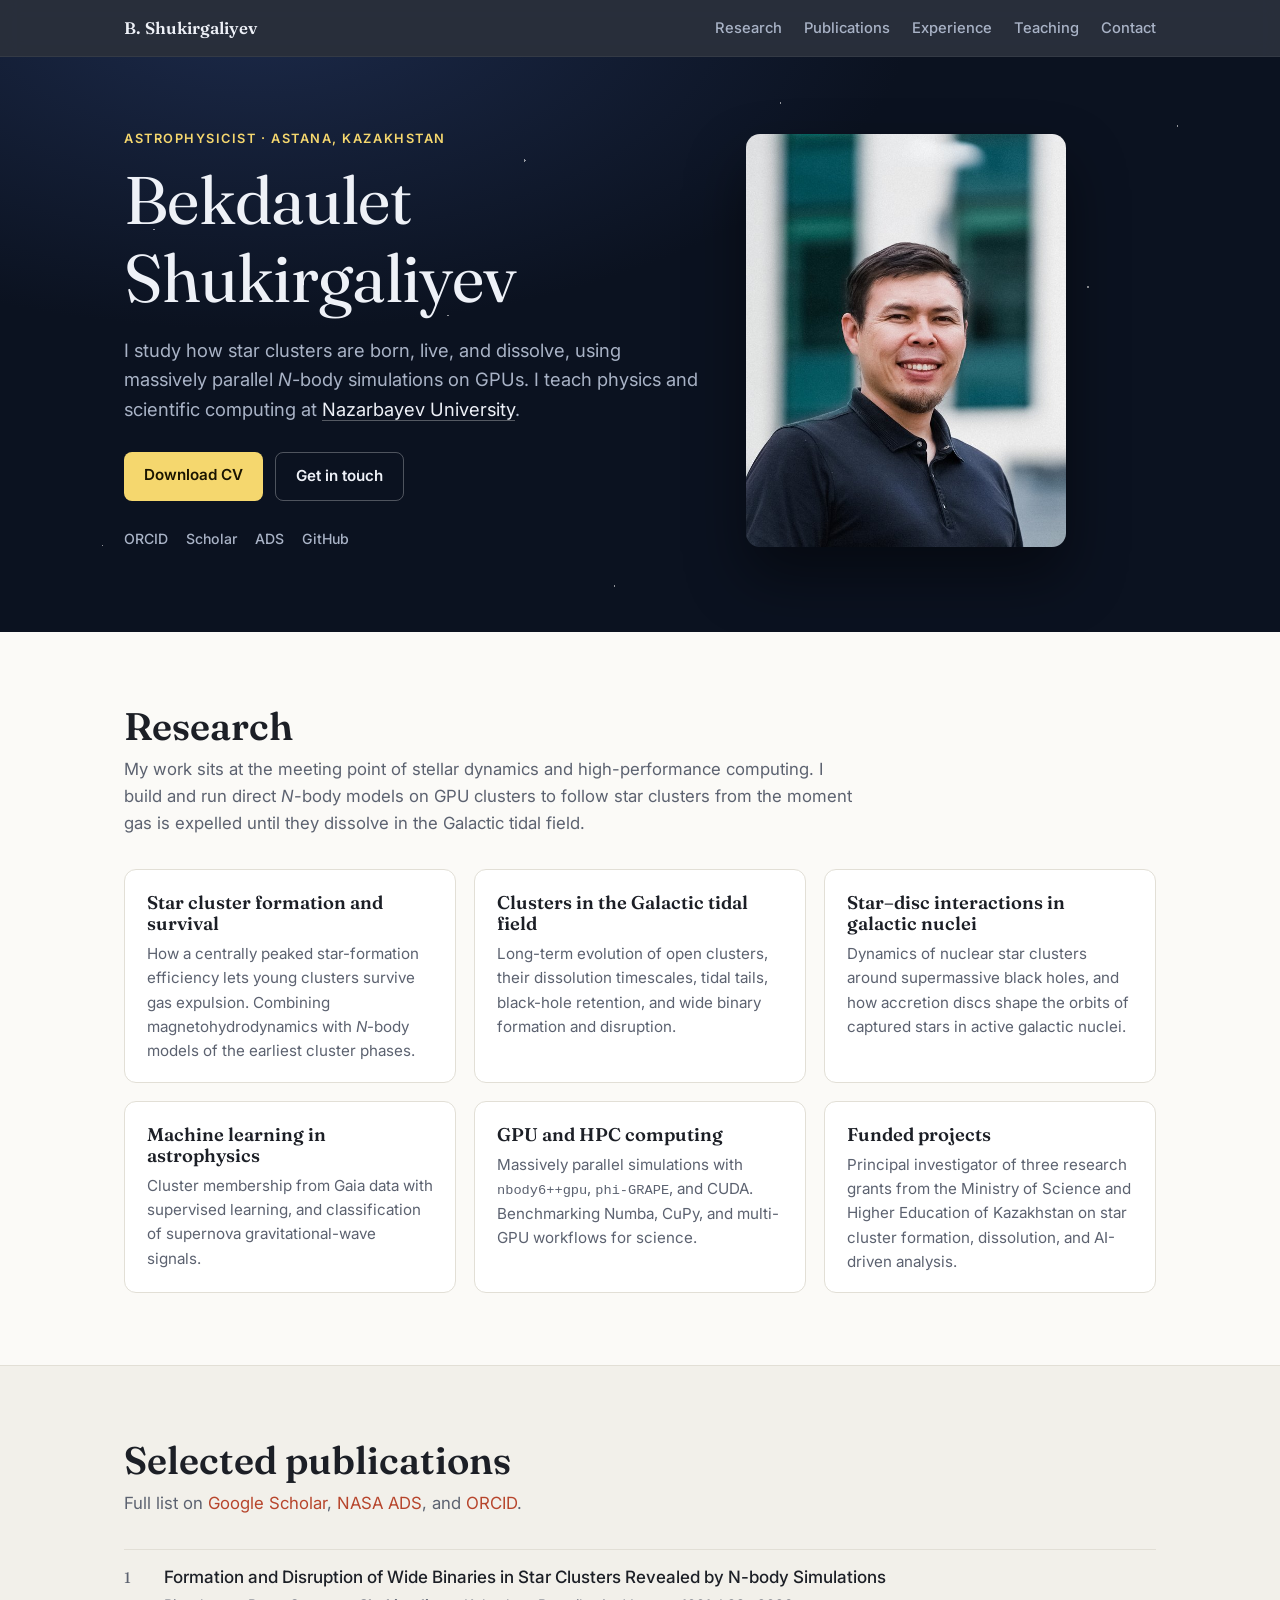
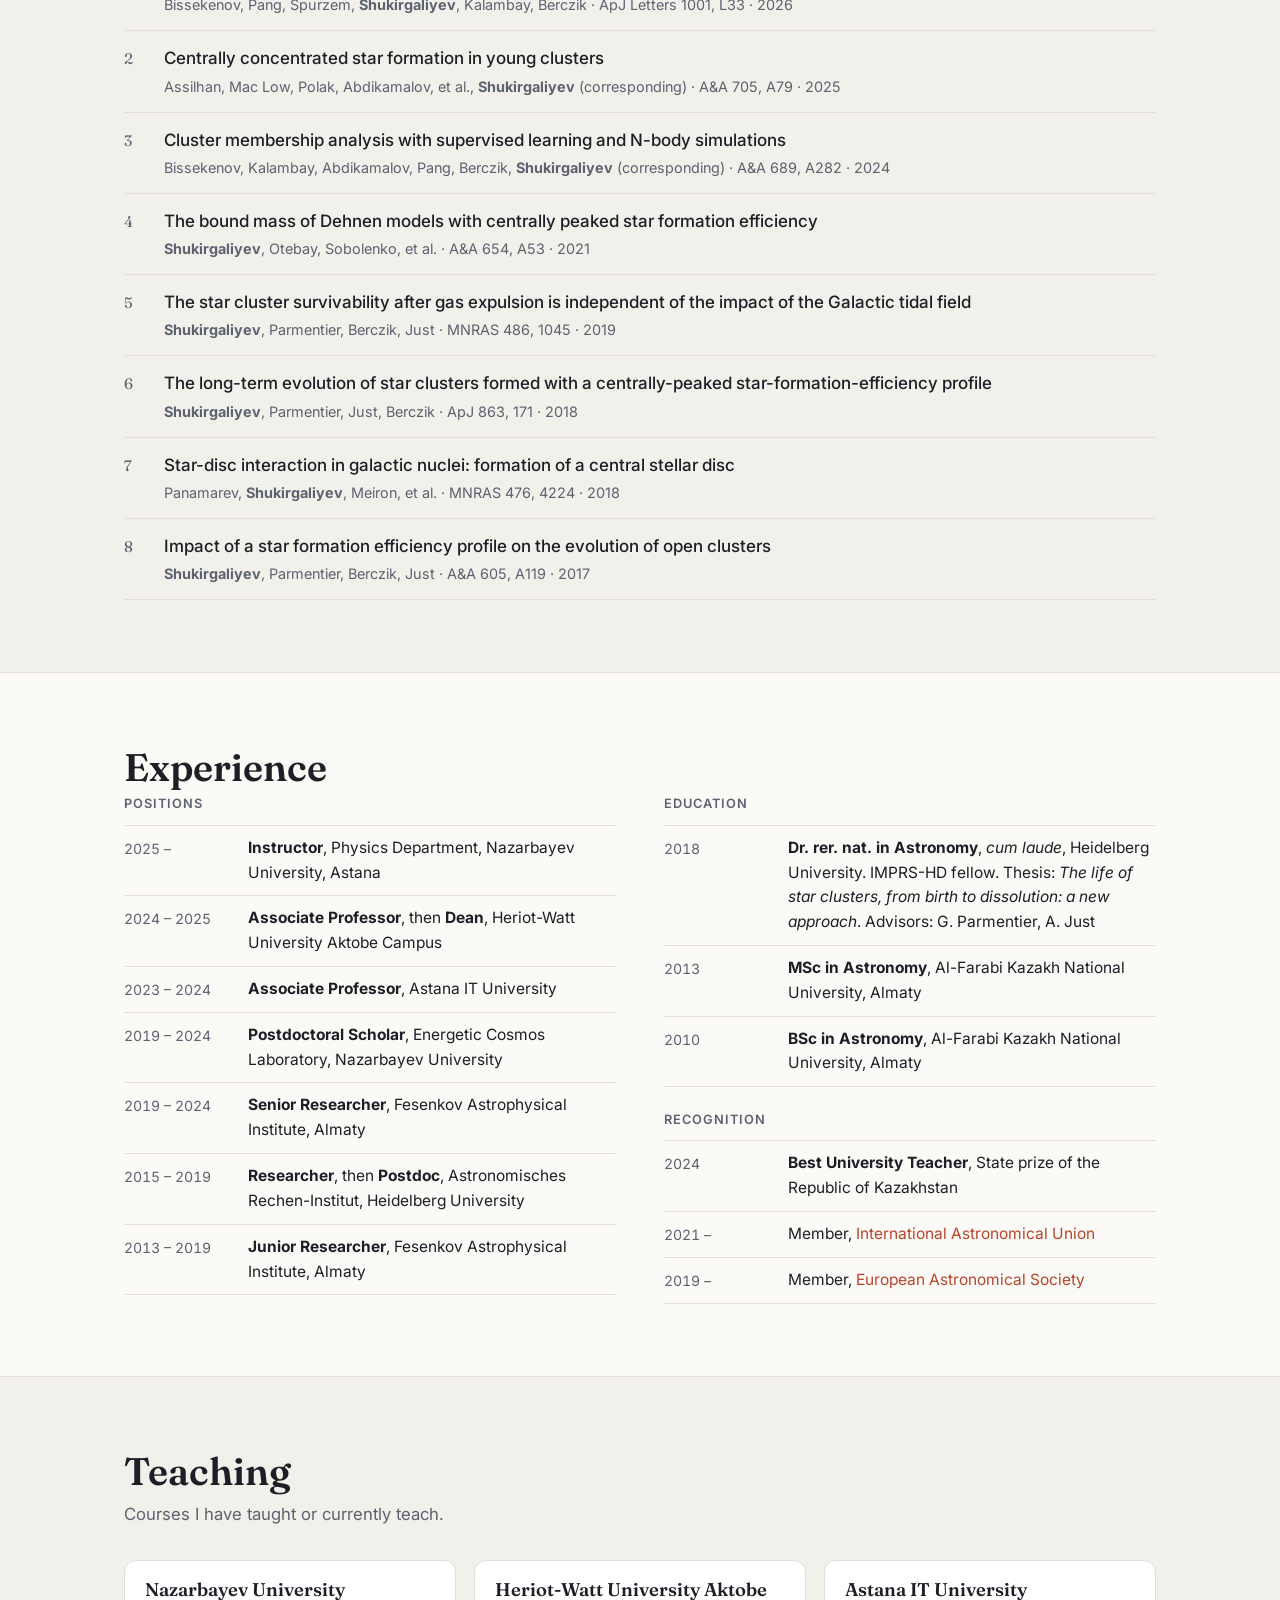
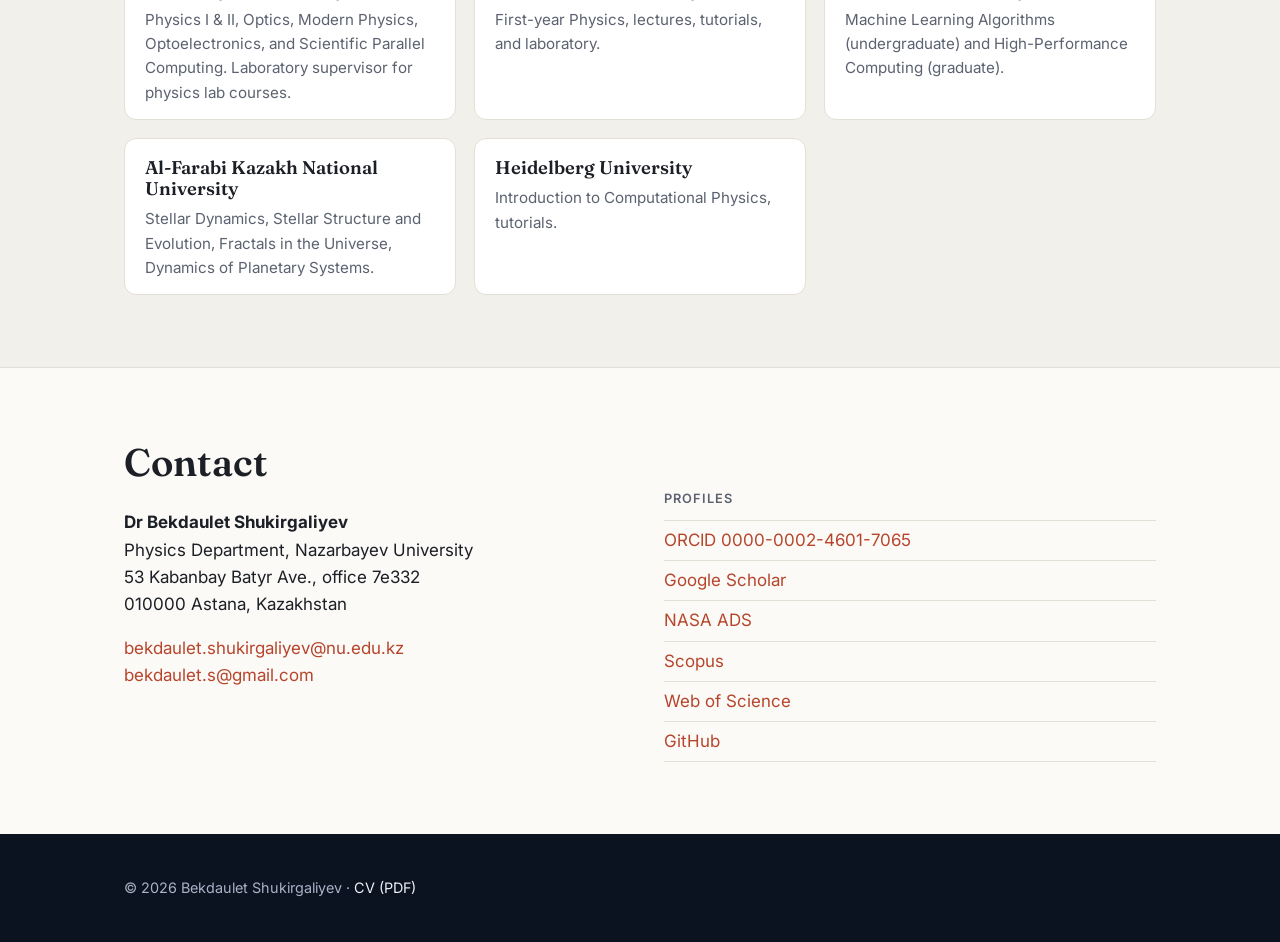
==== index.html @ 78f7bbce "Initial personal website Static single-page site for bekdaulet.kz: research, publications, experienc" ====
<!DOCTYPE html>
<html lang="en">
<head>
  <meta charset="utf-8">
  <meta name="viewport" content="width=device-width, initial-scale=1">
  <title>Bekdaulet Shukirgaliyev — Astrophysicist</title>
  <meta name="description" content="Dr Bekdaulet Shukirgaliyev, computational astrophysicist at Nazarbayev University, Astana. Star cluster formation and evolution, N-body simulations, GPU computing.">
  <meta property="og:title" content="Bekdaulet Shukirgaliyev — Astrophysicist">
  <meta property="og:description" content="Computational astrophysicist at Nazarbayev University. Star clusters, N-body simulations, GPU computing.">
  <meta property="og:image" content="https://bekdaulet.kz/assets/photo.jpg">
  <meta property="og:url" content="https://bekdaulet.kz/">
  <link rel="canonical" href="https://bekdaulet.kz/">
  <link rel="icon" href="data:image/svg+xml,%3Csvg xmlns='http://www.w3.org/2000/svg' viewBox='0 0 64 64'%3E%3Ccircle cx='32' cy='32' r='30' fill='%230b1220'/%3E%3Ccircle cx='32' cy='32' r='6' fill='%23f5d76e'/%3E%3Ccircle cx='18' cy='22' r='2' fill='white'/%3E%3Ccircle cx='46' cy='18' r='1.5' fill='white'/%3E%3Ccircle cx='48' cy='44' r='2' fill='white'/%3E%3Ccircle cx='16' cy='46' r='1.5' fill='white'/%3E%3C/svg%3E">
  <link rel="preconnect" href="https://fonts.googleapis.com">
  <link rel="preconnect" href="https://fonts.gstatic.com" crossorigin>
  <link href="https://fonts.googleapis.com/css2?family=Fraunces:opsz,wght@9..144,400;9..144,600&family=Inter:wght@400;500;600&display=swap" rel="stylesheet">
  <link rel="stylesheet" href="style.css">
  <script type="application/ld+json">
  {
    "@context": "https://schema.org",
    "@type": "Person",
    "name": "Bekdaulet Shukirgaliyev",
    "honorificPrefix": "Dr",
    "jobTitle": "Instructor, Physics Department",
    "worksFor": { "@type": "Organization", "name": "Nazarbayev University" },
    "url": "https://bekdaulet.kz/",
    "image": "https://bekdaulet.kz/assets/photo.jpg",
    "email": "mailto:bekdaulet.shukirgaliyev@nu.edu.kz",
    "sameAs": [
      "https://orcid.org/0000-0002-4601-7065",
      "https://scholar.google.com/citations?user=lLHiWosAAAAJ",
      "https://github.com/BS-astronomer",
      "https://www.scopus.com/authid/detail.uri?authorId=57163629900",
      "https://www.webofscience.com/wos/author/record/1194333"
    ]
  }
  </script>
</head>
<body>

<header class="site-header">
  <nav class="nav container">
    <a class="brand" href="#top">B. Shukirgaliyev</a>
    <ul class="nav-links">
      <li><a href="#research">Research</a></li>
      <li><a href="#publications">Publications</a></li>
      <li><a href="#experience">Experience</a></li>
      <li><a href="#teaching">Teaching</a></li>
      <li><a href="#contact">Contact</a></li>
    </ul>
  </nav>
</header>

<main id="top">

  <section class="hero">
    <div class="stars" aria-hidden="true"></div>
    <div class="container hero-inner">
      <div class="hero-text">
        <p class="eyebrow">Astrophysicist · Astana, Kazakhstan</p>
        <h1>Bekdaulet<br>Shukirgaliyev</h1>
        <p class="lead">
          I study how star clusters are born, live, and dissolve, using massively parallel
          <em>N</em>-body simulations on GPUs. I teach physics and scientific computing at
          <a href="https://nu.edu.kz">Nazarbayev University</a>.
        </p>
        <div class="hero-actions">
          <a class="btn btn-primary" href="assets/Shukirgaliyev_CV.pdf">Download CV</a>
          <a class="btn btn-ghost" href="#contact">Get in touch</a>
        </div>
        <ul class="id-links">
          <li><a href="https://orcid.org/0000-0002-4601-7065" title="ORCID">ORCID</a></li>
          <li><a href="https://scholar.google.com/citations?user=lLHiWosAAAAJ&hl=en" title="Google Scholar">Scholar</a></li>
          <li><a href="https://ui.adsabs.harvard.edu/search/q=orcid%3A0000-0002-4601-7065&sort=date%20desc" title="NASA ADS">ADS</a></li>
          <li><a href="https://github.com/BS-astronomer" title="GitHub">GitHub</a></li>
        </ul>
      </div>
      <figure class="hero-photo">
        <img src="assets/photo.jpg" alt="Portrait of Bekdaulet Shukirgaliyev" width="621" height="800">
      </figure>
    </div>
  </section>

  <section id="research" class="section">
    <div class="container">
      <h2>Research</h2>
      <p class="section-intro">
        My work sits at the meeting point of stellar dynamics and high-performance computing.
        I build and run direct <em>N</em>-body models on GPU clusters to follow star clusters
        from the moment gas is expelled until they dissolve in the Galactic tidal field.
      </p>
      <div class="grid-3">
        <article class="card">
          <h3>Star cluster formation and survival</h3>
          <p>How a centrally peaked star-formation efficiency lets young clusters survive gas expulsion. Combining magnetohydrodynamics with <em>N</em>-body models of the earliest cluster phases.</p>
        </article>
        <article class="card">
          <h3>Clusters in the Galactic tidal field</h3>
          <p>Long-term evolution of open clusters, their dissolution timescales, tidal tails, black-hole retention, and wide binary formation and disruption.</p>
        </article>
        <article class="card">
          <h3>Star–disc interactions in galactic nuclei</h3>
          <p>Dynamics of nuclear star clusters around supermassive black holes, and how accretion discs shape the orbits of captured stars in active galactic nuclei.</p>
        </article>
        <article class="card">
          <h3>Machine learning in astrophysics</h3>
          <p>Cluster membership from Gaia data with supervised learning, and classification of supernova gravitational-wave signals.</p>
        </article>
        <article class="card">
          <h3>GPU and HPC computing</h3>
          <p>Massively parallel simulations with <code>nbody6++gpu</code>, <code>phi-GRAPE</code>, and CUDA. Benchmarking Numba, CuPy, and multi-GPU workflows for science.</p>
        </article>
        <article class="card">
          <h3>Funded projects</h3>
          <p>Principal investigator of three research grants from the Ministry of Science and Higher Education of Kazakhstan on star cluster formation, dissolution, and AI-driven analysis.</p>
        </article>
      </div>
    </div>
  </section>

  <section id="publications" class="section section-alt">
    <div class="container">
      <h2>Selected publications</h2>
      <p class="section-intro">
        Full list on
        <a href="https://scholar.google.com/citations?user=lLHiWosAAAAJ&hl=en">Google Scholar</a>,
        <a href="https://ui.adsabs.harvard.edu/search/q=orcid%3A0000-0002-4601-7065&sort=date%20desc">NASA ADS</a>, and
        <a href="https://orcid.org/0000-0002-4601-7065">ORCID</a>.
      </p>
      <ol class="pubs">
        <li>
          <span class="pub-title"><a href="https://doi.org/10.3847/2041-8213/ae5819">Formation and Disruption of Wide Binaries in Star Clusters Revealed by N-body Simulations</a></span>
          <span class="pub-meta">Bissekenov, Pang, Spurzem, <strong>Shukirgaliyev</strong>, Kalambay, Berczik · ApJ Letters 1001, L33 · 2026</span>
        </li>
        <li>
          <span class="pub-title"><a href="https://doi.org/10.1051/0004-6361/202556268">Centrally concentrated star formation in young clusters</a></span>
          <span class="pub-meta">Assilhan, Mac Low, Polak, Abdikamalov, et al., <strong>Shukirgaliyev</strong> (corresponding) · A&amp;A 705, A79 · 2025</span>
        </li>
        <li>
          <span class="pub-title"><a href="https://doi.org/10.1051/0004-6361/202449791">Cluster membership analysis with supervised learning and N-body simulations</a></span>
          <span class="pub-meta">Bissekenov, Kalambay, Abdikamalov, Pang, Berczik, <strong>Shukirgaliyev</strong> (corresponding) · A&amp;A 689, A282 · 2024</span>
        </li>
        <li>
          <span class="pub-title"><a href="https://doi.org/10.1051/0004-6361/202141299">The bound mass of Dehnen models with centrally peaked star formation efficiency</a></span>
          <span class="pub-meta"><strong>Shukirgaliyev</strong>, Otebay, Sobolenko, et al. · A&amp;A 654, A53 · 2021</span>
        </li>
        <li>
          <span class="pub-title"><a href="https://doi.org/10.1093/mnras/stz876">The star cluster survivability after gas expulsion is independent of the impact of the Galactic tidal field</a></span>
          <span class="pub-meta"><strong>Shukirgaliyev</strong>, Parmentier, Berczik, Just · MNRAS 486, 1045 · 2019</span>
        </li>
        <li>
          <span class="pub-title"><a href="https://doi.org/10.3847/1538-4357/aad3bf">The long-term evolution of star clusters formed with a centrally-peaked star-formation-efficiency profile</a></span>
          <span class="pub-meta"><strong>Shukirgaliyev</strong>, Parmentier, Just, Berczik · ApJ 863, 171 · 2018</span>
        </li>
        <li>
          <span class="pub-title"><a href="https://doi.org/10.1093/mnras/sty459">Star-disc interaction in galactic nuclei: formation of a central stellar disc</a></span>
          <span class="pub-meta">Panamarev, <strong>Shukirgaliyev</strong>, Meiron, et al. · MNRAS 476, 4224 · 2018</span>
        </li>
        <li>
          <span class="pub-title"><a href="https://doi.org/10.1051/0004-6361/201730607">Impact of a star formation efficiency profile on the evolution of open clusters</a></span>
          <span class="pub-meta"><strong>Shukirgaliyev</strong>, Parmentier, Berczik, Just · A&amp;A 605, A119 · 2017</span>
        </li>
      </ol>
    </div>
  </section>

  <section id="experience" class="section">
    <div class="container">
      <h2>Experience</h2>
      <div class="two-col">
        <div>
          <h3 class="sub">Positions</h3>
          <ul class="timeline">
            <li><span class="when">2025 –</span><span class="what"><strong>Instructor</strong>, Physics Department, Nazarbayev University, Astana</span></li>
            <li><span class="when">2024 – 2025</span><span class="what"><strong>Associate Professor</strong>, then <strong>Dean</strong>, Heriot-Watt University Aktobe Campus</span></li>
            <li><span class="when">2023 – 2024</span><span class="what"><strong>Associate Professor</strong>, Astana IT University</span></li>
            <li><span class="when">2019 – 2024</span><span class="what"><strong>Postdoctoral Scholar</strong>, Energetic Cosmos Laboratory, Nazarbayev University</span></li>
            <li><span class="when">2019 – 2024</span><span class="what"><strong>Senior Researcher</strong>, Fesenkov Astrophysical Institute, Almaty</span></li>
            <li><span class="when">2015 – 2019</span><span class="what"><strong>Researcher</strong>, then <strong>Postdoc</strong>, Astronomisches Rechen-Institut, Heidelberg University</span></li>
            <li><span class="when">2013 – 2019</span><span class="what"><strong>Junior Researcher</strong>, Fesenkov Astrophysical Institute, Almaty</span></li>
          </ul>
        </div>
        <div>
          <h3 class="sub">Education</h3>
          <ul class="timeline">
            <li><span class="when">2018</span><span class="what"><strong>Dr. rer. nat. in Astronomy</strong>, <em>cum laude</em>, Heidelberg University. IMPRS-HD fellow. Thesis: <em>The life of star clusters, from birth to dissolution: a new approach</em>. Advisors: G. Parmentier, A. Just</span></li>
            <li><span class="when">2013</span><span class="what"><strong>MSc in Astronomy</strong>, Al-Farabi Kazakh National University, Almaty</span></li>
            <li><span class="when">2010</span><span class="what"><strong>BSc in Astronomy</strong>, Al-Farabi Kazakh National University, Almaty</span></li>
          </ul>
          <h3 class="sub">Recognition</h3>
          <ul class="timeline">
            <li><span class="when">2024</span><span class="what"><strong>Best University Teacher</strong>, State prize of the Republic of Kazakhstan</span></li>
            <li><span class="when">2021 –</span><span class="what">Member, <a href="https://www.iau.org/">International Astronomical Union</a></span></li>
            <li><span class="when">2019 –</span><span class="what">Member, <a href="https://eas.unige.ch">European Astronomical Society</a></span></li>
          </ul>
        </div>
      </div>
    </div>
  </section>

  <section id="teaching" class="section section-alt">
    <div class="container">
      <h2>Teaching</h2>
      <p class="section-intro">Courses I have taught or currently teach.</p>
      <div class="grid-3">
        <article class="card card-compact">
          <h3>Nazarbayev University</h3>
          <p>Physics I &amp; II, Optics, Modern Physics, Optoelectronics, and Scientific Parallel Computing. Laboratory supervisor for physics lab courses.</p>
        </article>
        <article class="card card-compact">
          <h3>Heriot-Watt University Aktobe</h3>
          <p>First-year Physics, lectures, tutorials, and laboratory.</p>
        </article>
        <article class="card card-compact">
          <h3>Astana IT University</h3>
          <p>Machine Learning Algorithms (undergraduate) and High-Performance Computing (graduate).</p>
        </article>
        <article class="card card-compact">
          <h3>Al-Farabi Kazakh National University</h3>
          <p>Stellar Dynamics, Stellar Structure and Evolution, Fractals in the Universe, Dynamics of Planetary Systems.</p>
        </article>
        <article class="card card-compact">
          <h3>Heidelberg University</h3>
          <p>Introduction to Computational Physics, tutorials.</p>
        </article>
      </div>
    </div>
  </section>

  <section id="contact" class="section">
    <div class="container">
      <h2>Contact</h2>
      <div class="two-col">
        <div>
          <p>
            <strong>Dr Bekdaulet Shukirgaliyev</strong><br>
            Physics Department, Nazarbayev University<br>
            53 Kabanbay Batyr Ave., office 7e332<br>
            010000 Astana, Kazakhstan
          </p>
          <p>
            <a href="mailto:bekdaulet.shukirgaliyev@nu.edu.kz">bekdaulet.shukirgaliyev@nu.edu.kz</a><br>
            <a href="mailto:bekdaulet.s@gmail.com">bekdaulet.s@gmail.com</a>
          </p>
        </div>
        <div>
          <h3 class="sub">Profiles</h3>
          <ul class="profile-list">
            <li><a href="https://orcid.org/0000-0002-4601-7065">ORCID 0000-0002-4601-7065</a></li>
            <li><a href="https://scholar.google.com/citations?user=lLHiWosAAAAJ&hl=en">Google Scholar</a></li>
            <li><a href="https://ui.adsabs.harvard.edu/search/q=orcid%3A0000-0002-4601-7065&sort=date%20desc">NASA ADS</a></li>
            <li><a href="https://www.scopus.com/authid/detail.uri?authorId=57163629900">Scopus</a></li>
            <li><a href="https://www.webofscience.com/wos/author/record/1194333">Web of Science</a></li>
            <li><a href="https://github.com/BS-astronomer">GitHub</a></li>
          </ul>
        </div>
      </div>
    </div>
  </section>

</main>

<footer class="site-footer">
  <div class="container">
    <p>© <span id="year">2026</span> Bekdaulet Shukirgaliyev · <a href="assets/Shukirgaliyev_CV.pdf">CV (PDF)</a></p>
  </div>
</footer>

<script>document.getElementById('year').textContent = new Date().getFullYear();</script>
</body>
</html>
---- style.css ----
:root {
  --bg: #fbfaf7;
  --bg-alt: #f2f0ea;
  --surface: #ffffff;
  --text: #1c1f26;
  --muted: #5c6270;
  --line: #e2dfd6;
  --accent: #b7452c;
  --accent-soft: #f3ddd4;
  --space-bg: #0b1220;
  --space-text: #eef1f7;
  --space-muted: #a9b3c6;
  --gold: #f5d76e;
  --serif: "Fraunces", Georgia, "Times New Roman", serif;
  --sans: "Inter", -apple-system, BlinkMacSystemFont, "Segoe UI", Roboto, sans-serif;
  --maxw: 1080px;
}

@media (prefers-color-scheme: dark) {
  :root {
    --bg: #101521;
    --bg-alt: #0c111b;
    --surface: #161c2a;
    --text: #e8ebf2;
    --muted: #a3acbe;
    --line: #262e40;
    --accent: #f0a48b;
    --accent-soft: #3a2420;
  }
}

* { box-sizing: border-box; }
html { scroll-behavior: smooth; }
body {
  margin: 0;
  font-family: var(--sans);
  font-size: 17px;
  line-height: 1.6;
  color: var(--text);
  background: var(--bg);
  -webkit-font-smoothing: antialiased;
}
a { color: var(--accent); text-decoration: none; }
a:hover { text-decoration: underline; text-underline-offset: 3px; }
img { max-width: 100%; height: auto; display: block; }
code { font-family: ui-monospace, SFMono-Regular, Menlo, monospace; font-size: 0.9em; }

.container { max-width: var(--maxw); margin: 0 auto; padding: 0 24px; }

h1, h2, h3 { font-family: var(--serif); font-weight: 600; line-height: 1.15; margin: 0; }
h2 { font-size: clamp(1.8rem, 3vw, 2.4rem); margin-bottom: 0.5rem; }
h3 { font-size: 1.15rem; }
.sub { margin: 1.6rem 0 0.8rem; color: var(--muted); font-family: var(--sans); font-size: 0.8rem; font-weight: 600; letter-spacing: 0.08em; text-transform: uppercase; }
.sub:first-child { margin-top: 0; }

/* Header */
.site-header {
  position: sticky; top: 0; z-index: 10;
  background: color-mix(in srgb, var(--space-bg) 88%, transparent);
  backdrop-filter: blur(10px);
  border-bottom: 1px solid rgba(255,255,255,0.06);
}
.nav { display: flex; align-items: center; justify-content: space-between; height: 56px; }
.brand { font-family: var(--serif); font-weight: 600; color: var(--space-text); font-size: 1.05rem; }
.nav-links { list-style: none; display: flex; gap: 22px; margin: 0; padding: 0; }
.nav-links a { color: var(--space-muted); font-size: 0.92rem; font-weight: 500; }
.nav-links a:hover { color: var(--space-text); text-decoration: none; }

/* Hero */
.hero {
  position: relative; overflow: hidden;
  background: radial-gradient(1200px 600px at 20% -10%, #1c2a4a 0%, var(--space-bg) 55%);
  color: var(--space-text);
  padding: 72px 0 80px;
}
.stars {
  position: absolute; inset: 0; pointer-events: none;
  background-image:
    radial-gradient(1.5px 1.5px at 12% 30%, #fff 60%, transparent 61%),
    radial-gradient(1px 1px at 28% 72%, #fff 60%, transparent 61%),
    radial-gradient(2px 2px at 41% 18%, #fff 60%, transparent 61%),
    radial-gradient(1px 1px at 55% 60%, #fff 60%, transparent 61%),
    radial-gradient(1.5px 1.5px at 66% 24%, #fff 60%, transparent 61%),
    radial-gradient(1px 1px at 74% 82%, #fff 60%, transparent 61%),
    radial-gradient(2px 2px at 85% 40%, #fff 60%, transparent 61%),
    radial-gradient(1px 1px at 92% 12%, #fff 60%, transparent 61%),
    radial-gradient(1px 1px at 8% 85%, #fff 60%, transparent 61%),
    radial-gradient(1.5px 1.5px at 48% 92%, #fff 60%, transparent 61%),
    radial-gradient(1px 1px at 35% 45%, #fff 60%, transparent 61%),
    radial-gradient(1px 1px at 61% 8%, #fff 60%, transparent 61%),
    radial-gradient(1px 1px at 80% 64%, #fff 60%, transparent 61%),
    radial-gradient(1.5px 1.5px at 20% 55%, #fff 60%, transparent 61%),
    radial-gradient(1px 1px at 95% 88%, #fff 60%, transparent 61%);
  opacity: 0.55;
}
.hero-inner {
  position: relative;
  display: grid; grid-template-columns: 1.4fr 1fr; gap: 48px; align-items: center;
}
.eyebrow {
  margin: 0 0 12px; color: var(--gold);
  font-size: 0.8rem; font-weight: 600; letter-spacing: 0.12em; text-transform: uppercase;
}
.hero h1 { font-size: clamp(2.6rem, 6vw, 4.2rem); font-weight: 400; letter-spacing: -0.01em; }
.lead { font-size: 1.15rem; color: var(--space-muted); max-width: 34em; margin: 20px 0 28px; }
.lead a { color: var(--space-text); border-bottom: 1px solid rgba(255,255,255,0.3); }
.lead a:hover { text-decoration: none; border-color: var(--gold); }
.hero-actions { display: flex; flex-wrap: wrap; gap: 12px; margin-bottom: 24px; }
.btn {
  display: inline-block; padding: 11px 20px; border-radius: 8px;
  font-weight: 600; font-size: 0.95rem; transition: transform 0.15s, background 0.15s;
}
.btn:hover { text-decoration: none; transform: translateY(-1px); }
.btn-primary { background: var(--gold); color: #1a1400; }
.btn-primary:hover { background: #ffe38a; }
.btn-ghost { color: var(--space-text); border: 1px solid rgba(255,255,255,0.28); }
.btn-ghost:hover { border-color: rgba(255,255,255,0.6); }
.id-links { list-style: none; display: flex; flex-wrap: wrap; gap: 6px 18px; margin: 0; padding: 0; }
.id-links a { color: var(--space-muted); font-size: 0.88rem; font-weight: 500; }
.id-links a:hover { color: var(--gold); text-decoration: none; }
.hero-photo { margin: 0; justify-self: end; }
.hero-photo img {
  width: min(320px, 100%); border-radius: 14px;
  box-shadow: 0 30px 60px rgba(0,0,0,0.45);
}

/* Sections */
.section { padding: 72px 0; }
.section-alt { background: var(--bg-alt); border-top: 1px solid var(--line); border-bottom: 1px solid var(--line); }
.section-intro { color: var(--muted); max-width: 44em; margin: 0 0 32px; font-size: 1.05rem; }

.grid-3 { display: grid; grid-template-columns: repeat(3, 1fr); gap: 18px; }
.card {
  background: var(--surface); border: 1px solid var(--line); border-radius: 12px;
  padding: 22px 22px 18px;
}
.card h3 { margin-bottom: 8px; }
.card p { margin: 0; color: var(--muted); font-size: 0.95rem; }
.card-compact { padding: 18px 20px 14px; }

.two-col { display: grid; grid-template-columns: 1fr 1fr; gap: 48px; }

/* Publications */
.pubs { list-style: none; margin: 0; padding: 0; counter-reset: pub; }
.pubs li {
  position: relative; padding: 14px 0 14px 40px; border-top: 1px solid var(--line);
  counter-increment: pub;
}
.pubs li:last-child { border-bottom: 1px solid var(--line); }
.pubs li::before {
  content: counter(pub); position: absolute; left: 0; top: 16px;
  font-family: var(--serif); color: var(--muted); font-size: 0.95rem;
}
.pub-title { display: block; font-weight: 500; }
.pub-title a { color: var(--text); }
.pub-title a:hover { color: var(--accent); }
.pub-meta { display: block; color: var(--muted); font-size: 0.9rem; margin-top: 2px; }

/* Timeline */
.timeline { list-style: none; margin: 0; padding: 0; }
.timeline li {
  display: grid; grid-template-columns: 110px 1fr; gap: 14px;
  padding: 10px 0; border-top: 1px solid var(--line);
}
.timeline li:last-child { border-bottom: 1px solid var(--line); }
.when { color: var(--muted); font-size: 0.88rem; font-variant-numeric: tabular-nums; padding-top: 2px; }
.what { font-size: 0.97rem; }

.profile-list { list-style: none; margin: 0; padding: 0; }
.profile-list li { padding: 6px 0; border-top: 1px solid var(--line); }
.profile-list li:last-child { border-bottom: 1px solid var(--line); }

/* Footer */
.site-footer { background: var(--space-bg); color: var(--space-muted); padding: 28px 0; font-size: 0.9rem; }
.site-footer a { color: var(--space-text); }

/* Responsive */
@media (max-width: 860px) {
  .grid-3 { grid-template-columns: 1fr 1fr; }
  .hero-inner { grid-template-columns: 1fr; gap: 32px; }
  .hero-photo { justify-self: start; order: -1; }
  .hero-photo img { width: 180px; }
  .two-col { grid-template-columns: 1fr; gap: 32px; }
}
@media (max-width: 560px) {
  body { font-size: 16px; }
  .grid-3 { grid-template-columns: 1fr; }
  .nav-links { gap: 14px; }
  .nav-links li:nth-child(n+4) { display: none; }
  .section { padding: 52px 0; }
  .hero { padding: 48px 0 56px; }
  .timeline li { grid-template-columns: 1fr; gap: 2px; }
}
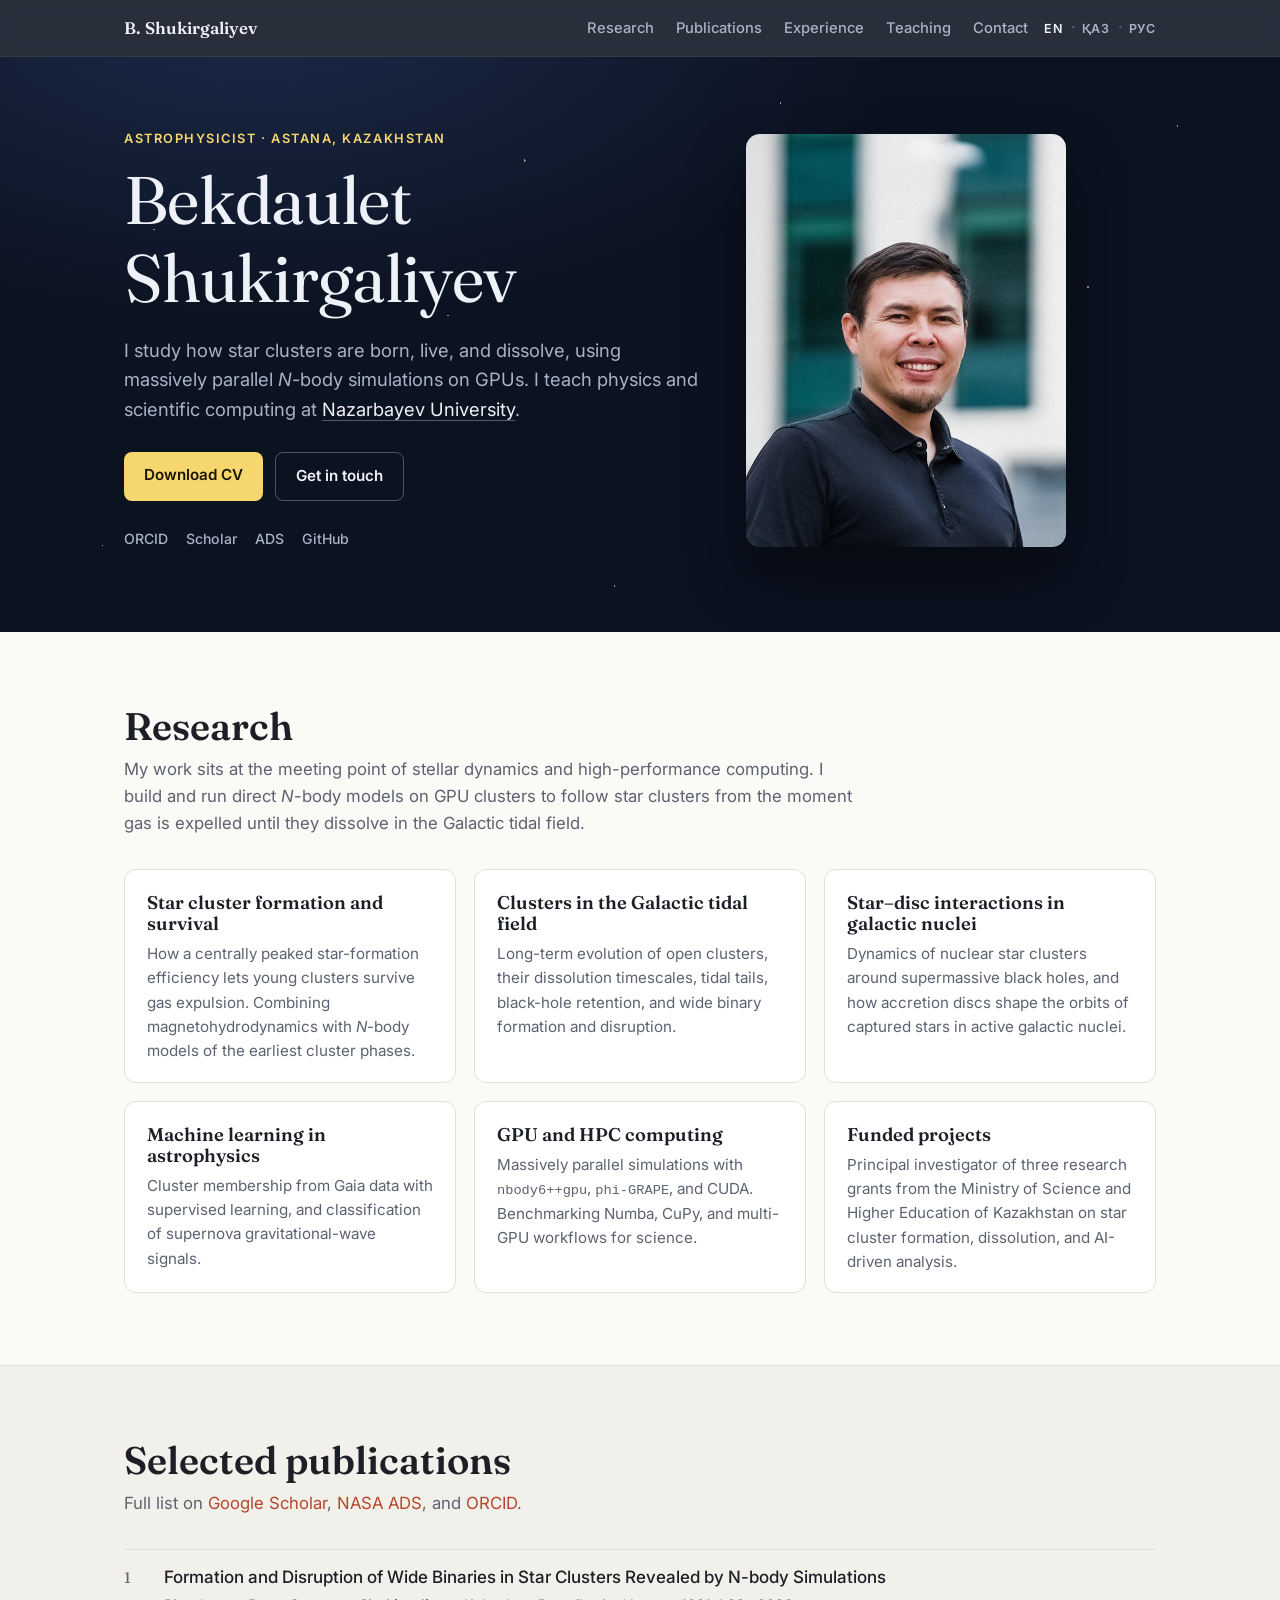
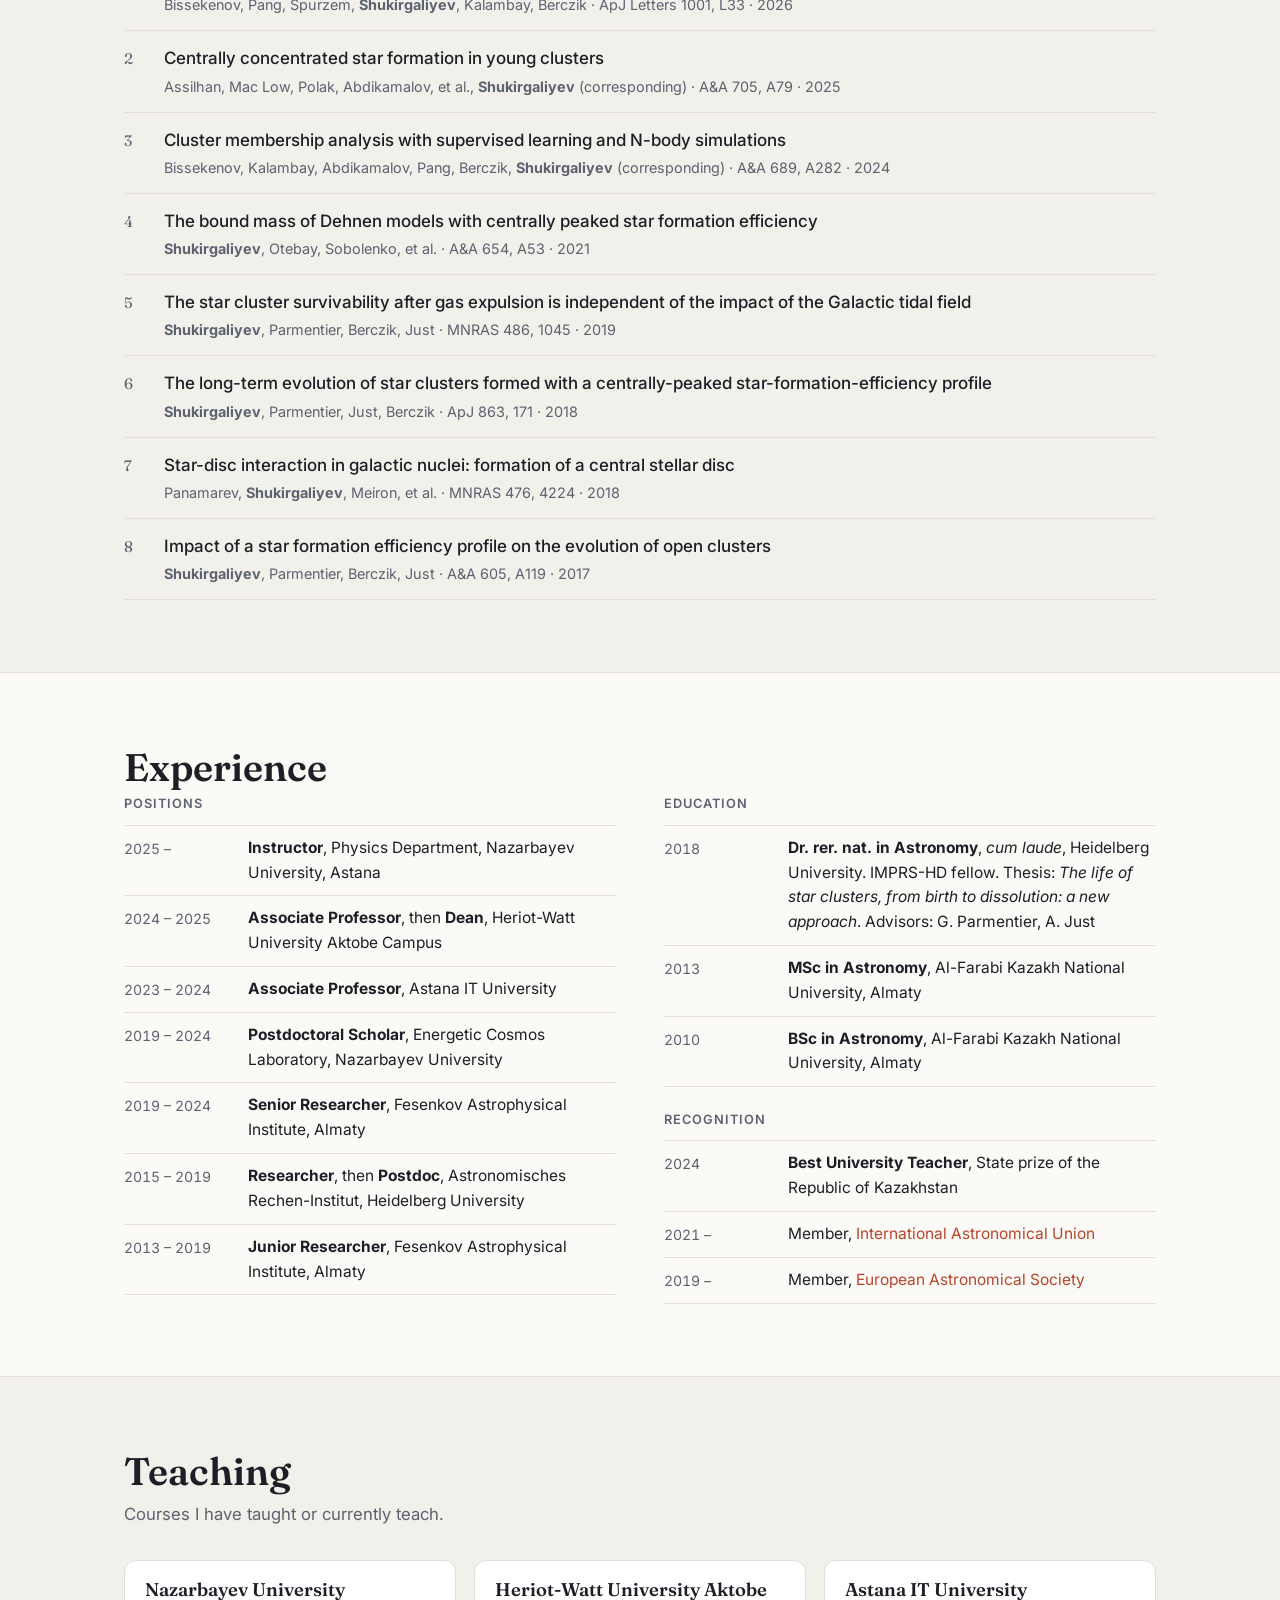
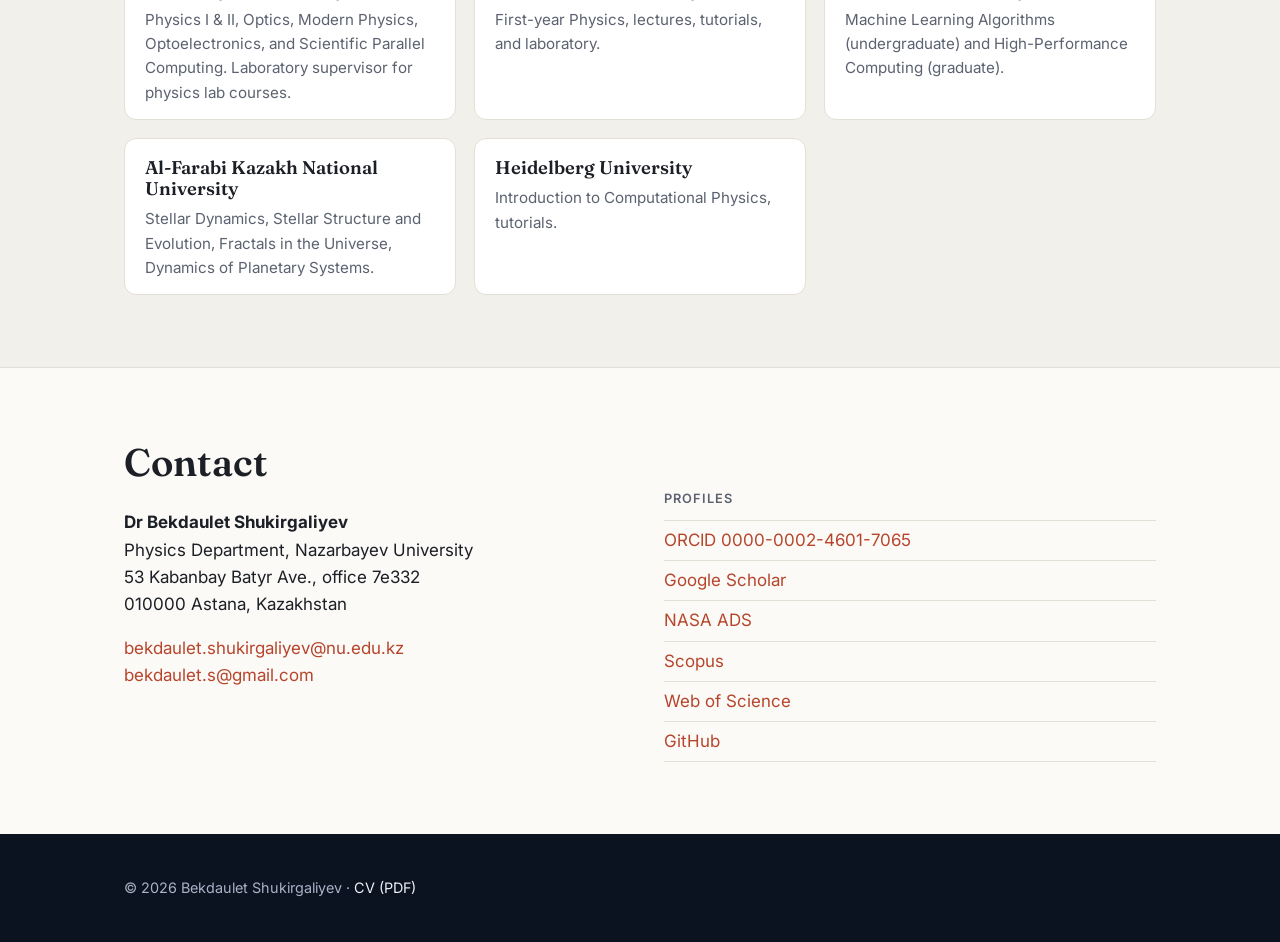
==== commit cbc86cb5: "Add Kazakh and Russian versions with language switcher Separate pages at /kk/ and /ru/, hreflang lin" ====
--- a/index.html
+++ b/index.html
@@ -7,9 +7,13 @@
   <meta name="description" content="Dr Bekdaulet Shukirgaliyev, computational astrophysicist at Nazarbayev University, Astana. Star cluster formation and evolution, N-body simulations, GPU computing.">
   <meta property="og:title" content="Bekdaulet Shukirgaliyev — Astrophysicist">
   <meta property="og:description" content="Computational astrophysicist at Nazarbayev University. Star clusters, N-body simulations, GPU computing.">
-  <meta property="og:image" content="https://bekdaulet.kz/assets/photo.jpg">
-  <meta property="og:url" content="https://bekdaulet.kz/">
-  <link rel="canonical" href="https://bekdaulet.kz/">
+  <meta property="og:image" content="https://bekdaulet.github.io/assets/photo.jpg">
+  <meta property="og:url" content="https://bekdaulet.github.io/">
+  <link rel="canonical" href="https://bekdaulet.github.io/">
+  <link rel="alternate" hreflang="en" href="https://bekdaulet.github.io/">
+  <link rel="alternate" hreflang="kk" href="https://bekdaulet.github.io/kk/">
+  <link rel="alternate" hreflang="ru" href="https://bekdaulet.github.io/ru/">
+  <link rel="alternate" hreflang="x-default" href="https://bekdaulet.github.io/">
   <link rel="icon" href="data:image/svg+xml,%3Csvg xmlns='http://www.w3.org/2000/svg' viewBox='0 0 64 64'%3E%3Ccircle cx='32' cy='32' r='30' fill='%230b1220'/%3E%3Ccircle cx='32' cy='32' r='6' fill='%23f5d76e'/%3E%3Ccircle cx='18' cy='22' r='2' fill='white'/%3E%3Ccircle cx='46' cy='18' r='1.5' fill='white'/%3E%3Ccircle cx='48' cy='44' r='2' fill='white'/%3E%3Ccircle cx='16' cy='46' r='1.5' fill='white'/%3E%3C/svg%3E">
   <link rel="preconnect" href="https://fonts.googleapis.com">
   <link rel="preconnect" href="https://fonts.gstatic.com" crossorigin>
@@ -23,8 +27,8 @@
     "honorificPrefix": "Dr",
     "jobTitle": "Instructor, Physics Department",
     "worksFor": { "@type": "Organization", "name": "Nazarbayev University" },
-    "url": "https://bekdaulet.kz/",
-    "image": "https://bekdaulet.kz/assets/photo.jpg",
+    "url": "https://bekdaulet.github.io/",
+    "image": "https://bekdaulet.github.io/assets/photo.jpg",
     "email": "mailto:bekdaulet.shukirgaliyev@nu.edu.kz",
     "sameAs": [
       "https://orcid.org/0000-0002-4601-7065",
@@ -47,6 +51,11 @@
       <li><a href="#experience">Experience</a></li>
       <li><a href="#teaching">Teaching</a></li>
       <li><a href="#contact">Contact</a></li>
+    </ul>
+    <ul class="lang-switch" aria-label="Language">
+      <li><span class="current" lang="en">EN</span></li>
+      <li><a href="/kk/" lang="kk" hreflang="kk">ҚАЗ</a></li>
+      <li><a href="/ru/" lang="ru" hreflang="ru">РУС</a></li>
     </ul>
   </nav>
 </header>
--- a/style.css
+++ b/style.css
@@ -61,7 +61,7 @@
   border-bottom: 1px solid rgba(255,255,255,0.06);
 }
 .nav { display: flex; align-items: center; justify-content: space-between; height: 56px; }
-.brand { font-family: var(--serif); font-weight: 600; color: var(--space-text); font-size: 1.05rem; }
+.brand { font-family: var(--serif); font-weight: 600; color: var(--space-text); font-size: 1.05rem; white-space: nowrap; }
 .nav-links { list-style: none; display: flex; gap: 22px; margin: 0; padding: 0; }
 .nav-links a { color: var(--space-muted); font-size: 0.92rem; font-weight: 500; }
 .nav-links a:hover { color: var(--space-text); text-decoration: none; }
@@ -191,3 +191,16 @@
   .hero { padding: 48px 0 56px; }
   .timeline li { grid-template-columns: 1fr; gap: 2px; }
 }
+
+/* Language switcher */
+.nav { gap: 16px; }
+.nav-links { margin-left: auto; }
+.lang-switch { list-style: none; display: flex; gap: 2px; margin: 0; padding: 0; }
+.lang-switch li + li::before { content: "·"; color: rgba(255,255,255,0.25); margin: 0 6px; }
+.lang-switch a, .lang-switch .current { font-size: 0.78rem; font-weight: 600; letter-spacing: 0.06em; }
+.lang-switch a { color: var(--space-muted); }
+.lang-switch a:hover { color: var(--gold); text-decoration: none; }
+.lang-switch .current { color: var(--space-text); }
+@media (max-width: 560px) {
+  .nav-links li:nth-child(n+2) { display: none; }
+}
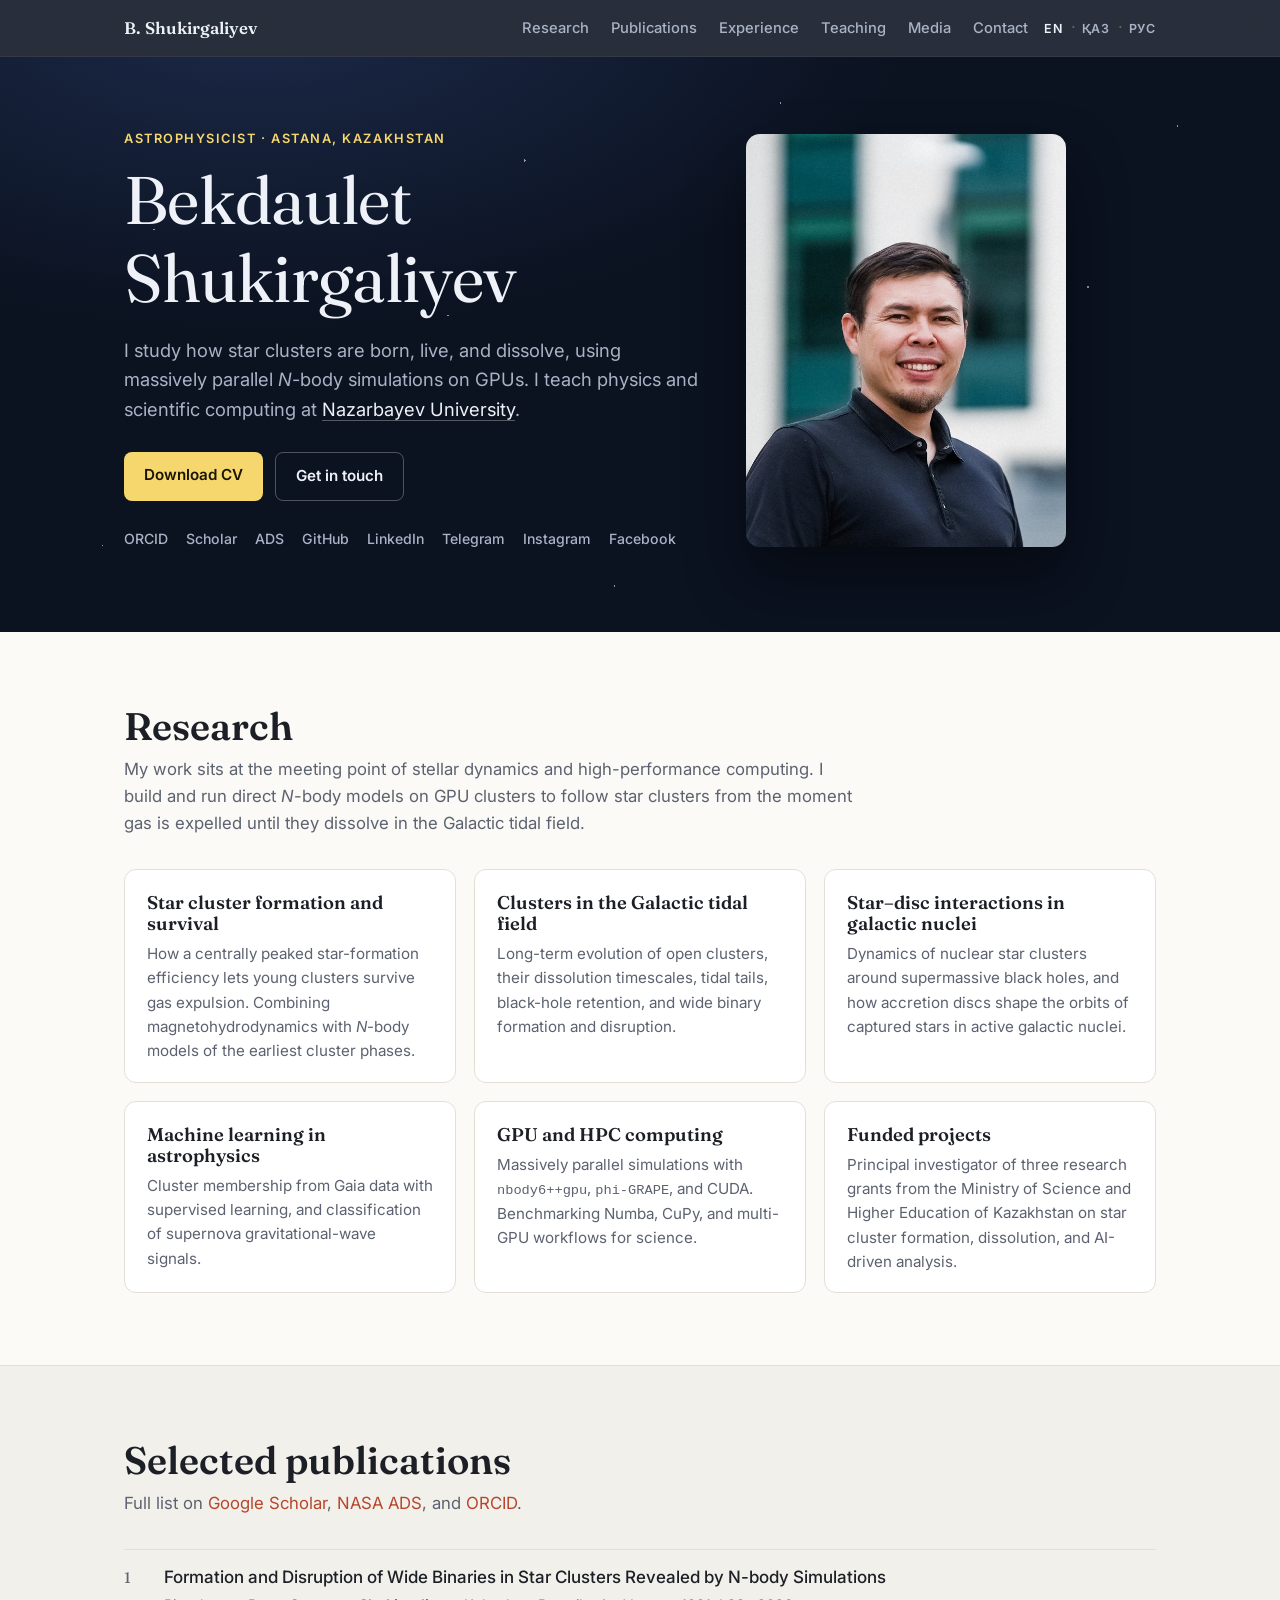
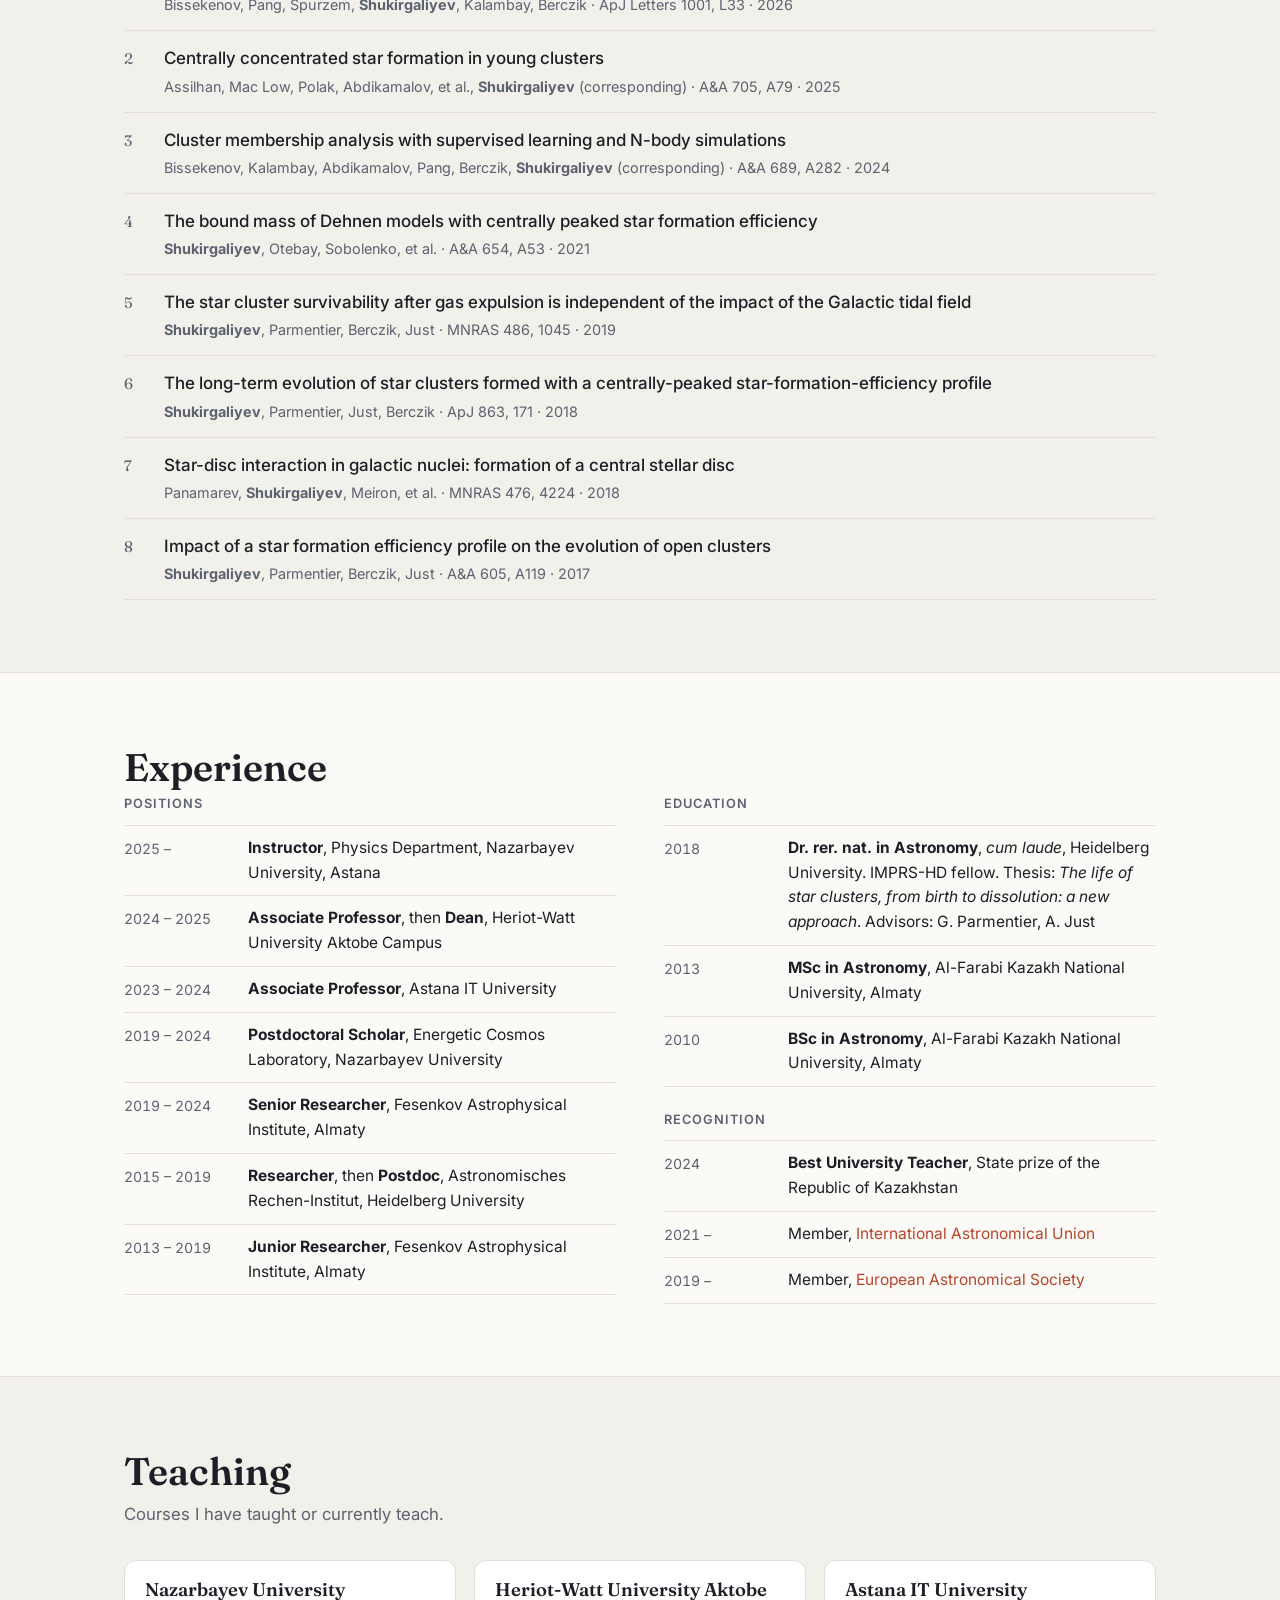
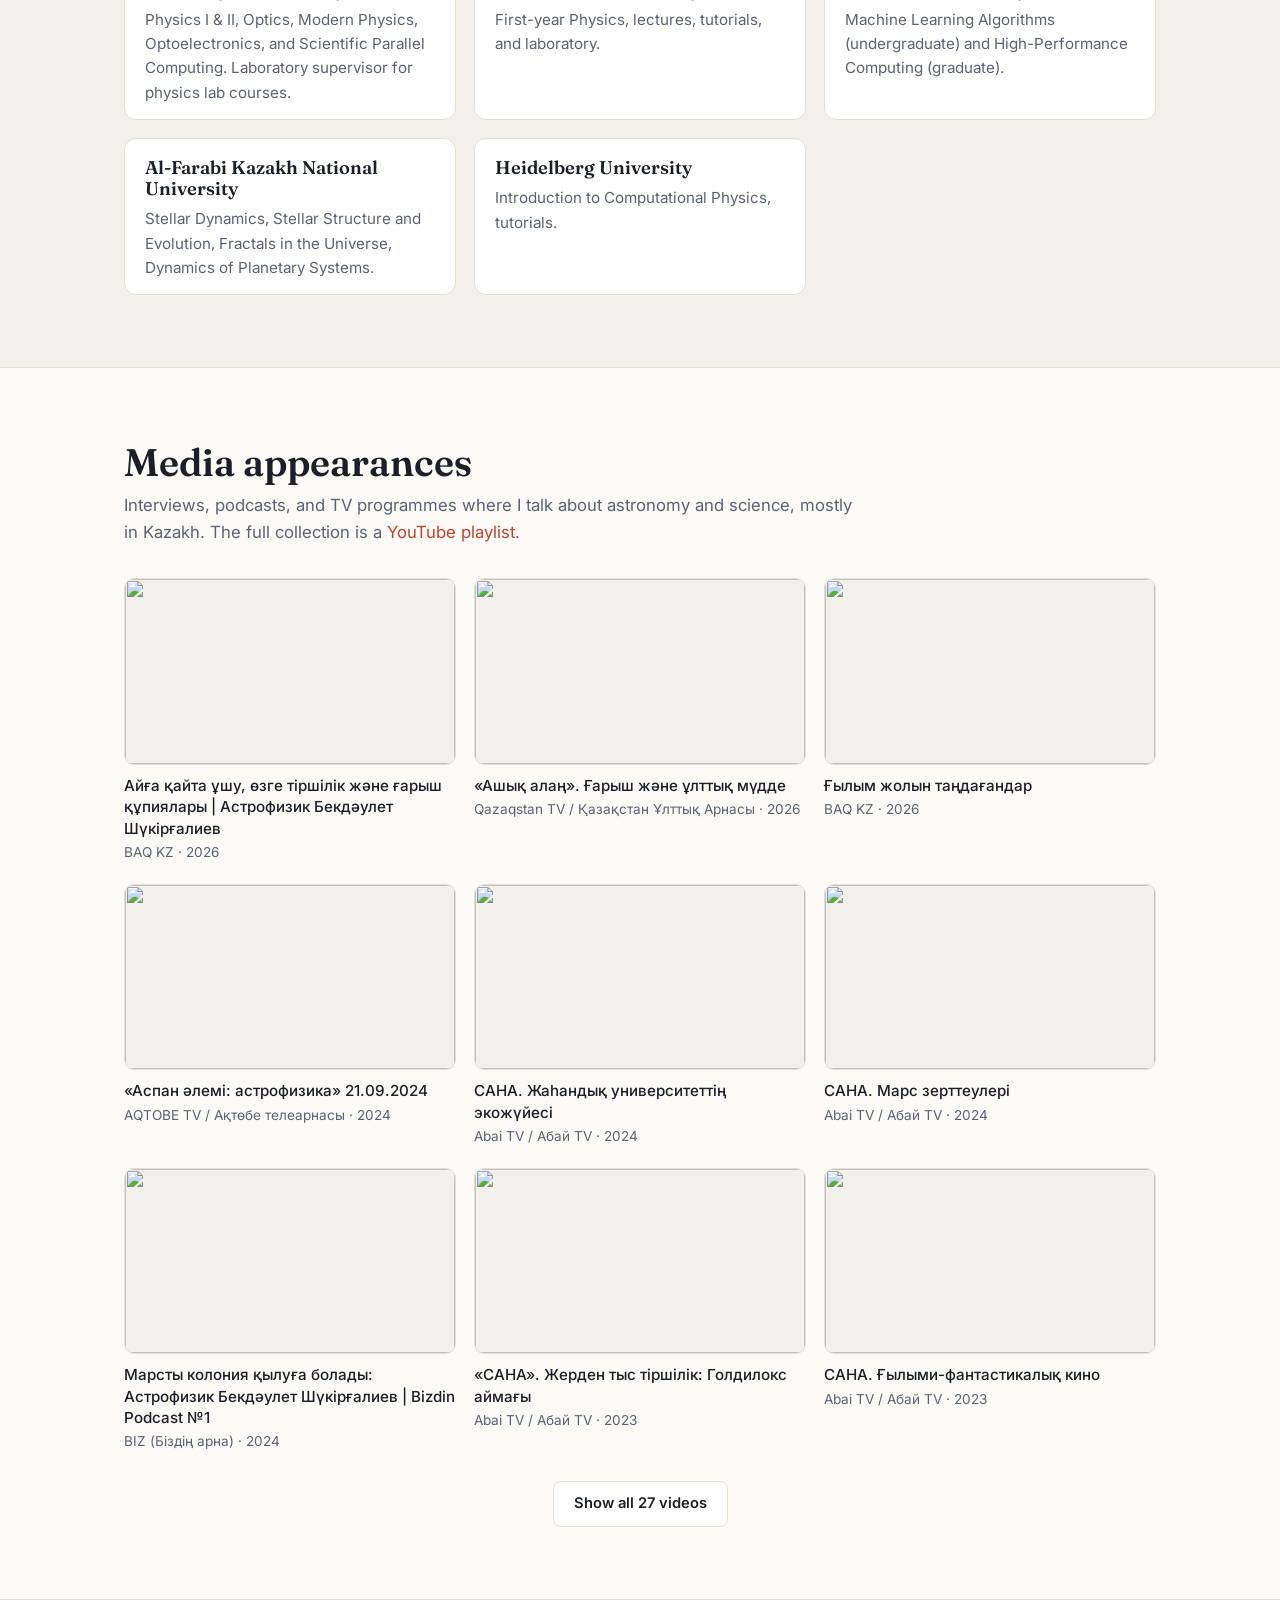
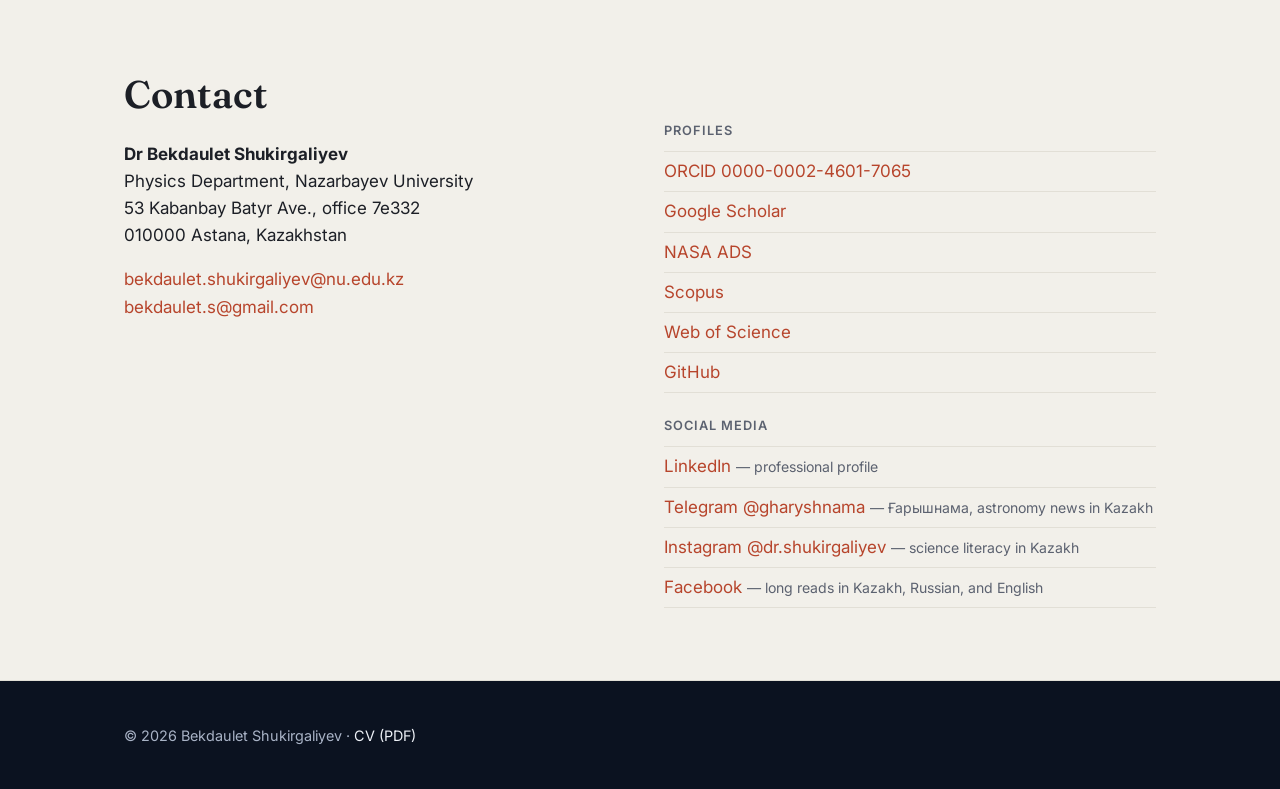
==== commit 29aaf139: "Add media appearances section and social media links" ====
--- a/index.html
+++ b/index.html
@@ -50,6 +50,7 @@
       <li><a href="#publications">Publications</a></li>
       <li><a href="#experience">Experience</a></li>
       <li><a href="#teaching">Teaching</a></li>
+      <li><a href="#media">Media</a></li>
       <li><a href="#contact">Contact</a></li>
     </ul>
     <ul class="lang-switch" aria-label="Language">
@@ -82,6 +83,10 @@
           <li><a href="https://scholar.google.com/citations?user=lLHiWosAAAAJ&hl=en" title="Google Scholar">Scholar</a></li>
           <li><a href="https://ui.adsabs.harvard.edu/search/q=orcid%3A0000-0002-4601-7065&sort=date%20desc" title="NASA ADS">ADS</a></li>
           <li><a href="https://github.com/BS-astronomer" title="GitHub">GitHub</a></li>
+          <li><a href="https://www.linkedin.com/in/bekdaulet-shukirgaliyev/" title="LinkedIn">LinkedIn</a></li>
+          <li><a href="https://t.me/gharyshnama" title="Telegram">Telegram</a></li>
+          <li><a href="https://www.instagram.com/dr.shukirgaliyev/" title="Instagram">Instagram</a></li>
+          <li><a href="https://www.facebook.com/Bekdaulet.s" title="Facebook">Facebook</a></li>
         </ul>
       </div>
       <figure class="hero-photo">
@@ -236,7 +241,152 @@
     </div>
   </section>
 
-  <section id="contact" class="section">
+  <section id="media" class="section">
+    <div class="container">
+      <h2>Media appearances</h2>
+      <p class="section-intro">Interviews, podcasts, and TV programmes where I talk about astronomy and science, mostly in Kazakh. The full collection is a <a href="https://www.youtube.com/playlist?list=PLE3gIJFGIhZB9_E_DYJHxtj-MEZU9a9lv">YouTube playlist</a>.</p>
+      <div class="videos">
+        <a class="video" href="https://www.youtube.com/watch?v=hqrX5-eXcyQ" target="_blank" rel="noopener">
+          <span class="video-thumb"><img src="https://i.ytimg.com/vi/hqrX5-eXcyQ/hqdefault.jpg" alt="" loading="lazy" width="480" height="360"></span>
+          <span class="video-title">Айға қайта ұшу, өзге тіршілік және ғарыш құпиялары | Астрофизик Бекдәулет Шүкірғалиев</span>
+          <span class="video-meta">BAQ KZ · 2026</span>
+        </a>
+        <a class="video" href="https://www.youtube.com/watch?v=5z7uYXFx2M8" target="_blank" rel="noopener">
+          <span class="video-thumb"><img src="https://i.ytimg.com/vi/5z7uYXFx2M8/hqdefault.jpg" alt="" loading="lazy" width="480" height="360"></span>
+          <span class="video-title">«Ашық алаң». Ғарыш және ұлттық мүдде</span>
+          <span class="video-meta">Qazaqstan TV / Қазақстан Ұлттық Арнасы · 2026</span>
+        </a>
+        <a class="video" href="https://www.youtube.com/watch?v=S1X0DtN8OOM" target="_blank" rel="noopener">
+          <span class="video-thumb"><img src="https://i.ytimg.com/vi/S1X0DtN8OOM/hqdefault.jpg" alt="" loading="lazy" width="480" height="360"></span>
+          <span class="video-title">Ғылым жолын таңдағандар</span>
+          <span class="video-meta">BAQ KZ · 2026</span>
+        </a>
+        <a class="video" href="https://www.youtube.com/watch?v=ryJiudLPdmM" target="_blank" rel="noopener">
+          <span class="video-thumb"><img src="https://i.ytimg.com/vi/ryJiudLPdmM/hqdefault.jpg" alt="" loading="lazy" width="480" height="360"></span>
+          <span class="video-title">«Аспан әлемі: астрофизика» 21.09.2024</span>
+          <span class="video-meta">AQTOBE TV / Ақтөбе телеарнасы · 2024</span>
+        </a>
+        <a class="video" href="https://www.youtube.com/watch?v=9IIibbpw25k" target="_blank" rel="noopener">
+          <span class="video-thumb"><img src="https://i.ytimg.com/vi/9IIibbpw25k/hqdefault.jpg" alt="" loading="lazy" width="480" height="360"></span>
+          <span class="video-title">САНА. Жаһандық университеттің экожүйесі</span>
+          <span class="video-meta">Abai TV / Абай TV · 2024</span>
+        </a>
+        <a class="video" href="https://www.youtube.com/watch?v=JE6xJBalRIQ" target="_blank" rel="noopener">
+          <span class="video-thumb"><img src="https://i.ytimg.com/vi/JE6xJBalRIQ/hqdefault.jpg" alt="" loading="lazy" width="480" height="360"></span>
+          <span class="video-title">САНА. Марс зерттеулері</span>
+          <span class="video-meta">Abai TV / Абай TV · 2024</span>
+        </a>
+        <a class="video" href="https://www.youtube.com/watch?v=a1Bo6nN7ttE" target="_blank" rel="noopener">
+          <span class="video-thumb"><img src="https://i.ytimg.com/vi/a1Bo6nN7ttE/hqdefault.jpg" alt="" loading="lazy" width="480" height="360"></span>
+          <span class="video-title">Марсты колония қылуға болады: Астрофизик Бекдәулет Шүкірғалиев | Bizdin Podcast №1</span>
+          <span class="video-meta">BIZ (Біздің арна) · 2024</span>
+        </a>
+        <a class="video" href="https://www.youtube.com/watch?v=eimuU02RRSA" target="_blank" rel="noopener">
+          <span class="video-thumb"><img src="https://i.ytimg.com/vi/eimuU02RRSA/hqdefault.jpg" alt="" loading="lazy" width="480" height="360"></span>
+          <span class="video-title">«САНА». Жерден тыс тіршілік: Голдилокс аймағы</span>
+          <span class="video-meta">Abai TV / Абай TV · 2023</span>
+        </a>
+        <a class="video" href="https://www.youtube.com/watch?v=V-juKqiTfqU" target="_blank" rel="noopener">
+          <span class="video-thumb"><img src="https://i.ytimg.com/vi/V-juKqiTfqU/hqdefault.jpg" alt="" loading="lazy" width="480" height="360"></span>
+          <span class="video-title">САНА. Ғылыми-фантастикалық кино</span>
+          <span class="video-meta">Abai TV / Абай TV · 2023</span>
+        </a>
+        <a class="video more" hidden href="https://www.youtube.com/watch?v=UEU1t5YdRBE" target="_blank" rel="noopener">
+          <span class="video-thumb"><img src="https://i.ytimg.com/vi/UEU1t5YdRBE/hqdefault.jpg" alt="" loading="lazy" width="480" height="360"></span>
+          <span class="video-title">САНА. Нетуоркиң. Жайнагүл Төлеміспен</span>
+          <span class="video-meta">Abai TV / Абай TV · 2023</span>
+        </a>
+        <a class="video more" hidden href="https://www.youtube.com/watch?v=8Ueb3J-Awz4" target="_blank" rel="noopener">
+          <span class="video-thumb"><img src="https://i.ytimg.com/vi/8Ueb3J-Awz4/hqdefault.jpg" alt="" loading="lazy" width="480" height="360"></span>
+          <span class="video-title">Есть ли жизнь на Юпитере?</span>
+          <span class="video-meta">Телеканал 24kz · 2023</span>
+        </a>
+        <a class="video more" hidden href="https://www.youtube.com/watch?v=hBjQ-otbVXU" target="_blank" rel="noopener">
+          <span class="video-thumb"><img src="https://i.ytimg.com/vi/hBjQ-otbVXU/hqdefault.jpg" alt="" loading="lazy" width="480" height="360"></span>
+          <span class="video-title">Гамма-Сәулелі Жарылыс оқиғаcының ең жаңа бақылауын жасады | Бекдәулет Шүкірғалиев, Нұржан Шаймолдин</span>
+          <span class="video-meta">Таңшолпан бағдарламасы · 2023</span>
+        </a>
+        <a class="video more" hidden href="https://www.youtube.com/watch?v=MLg8_FKx1_Y" target="_blank" rel="noopener">
+          <span class="video-thumb"><img src="https://i.ytimg.com/vi/MLg8_FKx1_Y/hqdefault.jpg" alt="" loading="lazy" width="480" height="360"></span>
+          <span class="video-title">САНА. Стивен Уильям Хокиң. Молдияр Ергебековпен</span>
+          <span class="video-meta">Abai TV / Абай TV · 2023</span>
+        </a>
+        <a class="video more" hidden href="https://www.youtube.com/watch?v=5NR06TWa46E" target="_blank" rel="noopener">
+          <span class="video-thumb"><img src="https://i.ytimg.com/vi/5NR06TWa46E/hqdefault.jpg" alt="" loading="lazy" width="480" height="360"></span>
+          <span class="video-title">«Ашық алаң». Ғылым академиясы қалай өзгереді?</span>
+          <span class="video-meta">Qazaqstan TV / Қазақстан Ұлттық Арнасы · 2023</span>
+        </a>
+        <a class="video more" hidden href="https://www.youtube.com/watch?v=ckfclNfhego" target="_blank" rel="noopener">
+          <span class="video-thumb"><img src="https://i.ytimg.com/vi/ckfclNfhego/hqdefault.jpg" alt="" loading="lazy" width="480" height="360"></span>
+          <span class="video-title">«Ашық алаң» Ғылым мен бизнес біріксе</span>
+          <span class="video-meta">Qazaqstan TV / Қазақстан Ұлттық Арнасы · 2023</span>
+        </a>
+        <a class="video more" hidden href="https://www.youtube.com/watch?v=iQrw2Ogfytg" target="_blank" rel="noopener">
+          <span class="video-thumb"><img src="https://i.ytimg.com/vi/iQrw2Ogfytg/hqdefault.jpg" alt="" loading="lazy" width="480" height="360"></span>
+          <span class="video-title">САНА. Іргелі ғылым - технология көзі</span>
+          <span class="video-meta">Abai TV / Абай TV · 2022</span>
+        </a>
+        <a class="video more" hidden href="https://www.youtube.com/watch?v=qGOa7bMS0zA" target="_blank" rel="noopener">
+          <span class="video-thumb"><img src="https://i.ytimg.com/vi/qGOa7bMS0zA/hqdefault.jpg" alt="" loading="lazy" width="480" height="360"></span>
+          <span class="video-title">САНА. Астрономия және астрология</span>
+          <span class="video-meta">Abai TV / Абай TV · 2022</span>
+        </a>
+        <a class="video more" hidden href="https://www.youtube.com/watch?v=hDrW3xf4vqQ" target="_blank" rel="noopener">
+          <span class="video-thumb"><img src="https://i.ytimg.com/vi/hDrW3xf4vqQ/hqdefault.jpg" alt="" loading="lazy" width="480" height="360"></span>
+          <span class="video-title">Прямая трансляция пользователя YRA Science KZ</span>
+          <span class="video-meta">Gylymtanu · 2023</span>
+        </a>
+        <a class="video more" hidden href="https://www.youtube.com/watch?v=BtlX_pjre54" target="_blank" rel="noopener">
+          <span class="video-thumb"><img src="https://i.ytimg.com/vi/BtlX_pjre54/hqdefault.jpg" alt="" loading="lazy" width="480" height="360"></span>
+          <span class="video-title">&quot;Дін мен ғылым&quot; Шүкірғалиев Бекдәулет Темірболатұлы, жаратылыстану ғылымдарының докторы</span>
+          <span class="video-meta">Имаммен имани сұхбат · 2020</span>
+        </a>
+        <a class="video more" hidden href="https://www.youtube.com/watch?v=DvP_BBT2hrI" target="_blank" rel="noopener">
+          <span class="video-thumb"><img src="https://i.ytimg.com/vi/DvP_BBT2hrI/hqdefault.jpg" alt="" loading="lazy" width="480" height="360"></span>
+          <span class="video-title">Выпуск новостей 09:00 от 18.07.2019</span>
+          <span class="video-meta">Khabar NEWS · 2019</span>
+        </a>
+        <a class="video more" hidden href="https://www.youtube.com/watch?v=7-nR6c09-JU" target="_blank" rel="noopener">
+          <span class="video-thumb"><img src="https://i.ytimg.com/vi/7-nR6c09-JU/hqdefault.jpg" alt="" loading="lazy" width="480" height="360"></span>
+          <span class="video-title">18 шілде 2019 жыл - 08:00 жаңалықтар топтамасы</span>
+          <span class="video-meta">Khabar NEWS · 2019</span>
+        </a>
+        <a class="video more" hidden href="https://www.youtube.com/watch?v=6cm-Mf5vLgA" target="_blank" rel="noopener">
+          <span class="video-thumb"><img src="https://i.ytimg.com/vi/6cm-Mf5vLgA/hqdefault.jpg" alt="" loading="lazy" width="480" height="360"></span>
+          <span class="video-title">&quot;Эйнштейн ізімен&quot; - Астрономия (008)</span>
+          <span class="video-meta">Білім және Мәдениет арнасы · 2014</span>
+        </a>
+        <a class="video more" hidden href="https://www.youtube.com/watch?v=WrM1Ap1xVGo" target="_blank" rel="noopener">
+          <span class="video-thumb"><img src="https://i.ytimg.com/vi/WrM1Ap1xVGo/hqdefault.jpg" alt="" loading="lazy" width="480" height="360"></span>
+          <span class="video-title">Clip from Jonathan Newell&#x27;s Steppe Tales at the Tien Shan Observatory</span>
+          <span class="video-meta">SteppeTales · 2011</span>
+        </a>
+        <a class="video more" hidden href="https://www.youtube.com/watch?v=7MKuTlS-Lug" target="_blank" rel="noopener">
+          <span class="video-thumb"><img src="https://i.ytimg.com/vi/7MKuTlS-Lug/hqdefault.jpg" alt="" loading="lazy" width="480" height="360"></span>
+          <span class="video-title">My first talk at ARI Colloquium (2016)</span>
+          <span class="video-meta">Bekdaulet Shukirgaliyev · 2024</span>
+        </a>
+        <a class="video more" hidden href="https://www.youtube.com/watch?v=LmBu3jaqOIg" target="_blank" rel="noopener">
+          <span class="video-thumb"><img src="https://i.ytimg.com/vi/LmBu3jaqOIg/hqdefault.jpg" alt="" loading="lazy" width="480" height="360"></span>
+          <span class="video-title">Journal Club talk at Heidelberg University during my PhD studies</span>
+          <span class="video-meta">Bekdaulet Shukirgaliyev · 2024</span>
+        </a>
+        <a class="video more" hidden href="https://www.youtube.com/watch?v=riRLUFRSqsE" target="_blank" rel="noopener">
+          <span class="video-thumb"><img src="https://i.ytimg.com/vi/riRLUFRSqsE/hqdefault.jpg" alt="" loading="lazy" width="480" height="360"></span>
+          <span class="video-title">سخنرانی دکتر بک‌دولت شوکورگالیف</span>
+          <span class="video-meta">IASBS Confs · 2023</span>
+        </a>
+        <a class="video more" hidden href="https://www.youtube.com/watch?v=YvacG300t5c" target="_blank" rel="noopener">
+          <span class="video-thumb"><img src="https://i.ytimg.com/vi/YvacG300t5c/hqdefault.jpg" alt="" loading="lazy" width="480" height="360"></span>
+          <span class="video-title">«Шетелдік жоғары оқу орындары филиалдарының ашылуы»</span>
+          <span class="video-meta">ОРТАЛЫҚ КОММУНИКАЦИЯЛАР ҚЫЗМЕТІ · 2024</span>
+        </a>
+      </div>
+      <p class="videos-toggle"><button type="button" id="videos-more" data-more="Show all 27 videos" data-less="Show fewer">Show all 27 videos</button></p>
+    </div>
+  </section>
+
+  <section id="contact" class="section section-alt">
     <div class="container">
       <h2>Contact</h2>
       <div class="two-col">
@@ -262,6 +412,13 @@
             <li><a href="https://www.webofscience.com/wos/author/record/1194333">Web of Science</a></li>
             <li><a href="https://github.com/BS-astronomer">GitHub</a></li>
           </ul>
+          <h3 class="sub">Social media</h3>
+          <ul class="profile-list">
+            <li><a href="https://www.linkedin.com/in/bekdaulet-shukirgaliyev/">LinkedIn</a> <span class="note">professional profile</span></li>
+            <li><a href="https://t.me/gharyshnama">Telegram @gharyshnama</a> <span class="note">Ғарышнама, astronomy news in Kazakh</span></li>
+            <li><a href="https://www.instagram.com/dr.shukirgaliyev/">Instagram @dr.shukirgaliyev</a> <span class="note">science literacy in Kazakh</span></li>
+            <li><a href="https://www.facebook.com/Bekdaulet.s">Facebook</a> <span class="note">long reads in Kazakh, Russian, and English</span></li>
+          </ul>
         </div>
       </div>
     </div>
@@ -275,6 +432,19 @@
   </div>
 </footer>
 
-<script>document.getElementById('year').textContent = new Date().getFullYear();</script>
+<script>
+document.getElementById('year').textContent = new Date().getFullYear();
+(function () {
+  var btn = document.getElementById('videos-more');
+  if (!btn) return;
+  var open = false;
+  btn.addEventListener('click', function () {
+    open = !open;
+    document.querySelectorAll('.video.more').forEach(function (el) { el.hidden = !open; });
+    btn.textContent = open ? btn.dataset.less : btn.dataset.more;
+    if (!open) document.getElementById('media').scrollIntoView({ behavior: 'smooth' });
+  });
+})();
+</script>
 </body>
 </html>
--- a/style.css
+++ b/style.css
@@ -204,3 +204,29 @@
 @media (max-width: 560px) {
   .nav-links li:nth-child(n+2) { display: none; }
 }
+
+/* Media appearances */
+.videos { display: grid; grid-template-columns: repeat(3, 1fr); gap: 20px 18px; }
+.video { display: block; color: var(--text); }
+.video[hidden] { display: none; }
+.video:hover { text-decoration: none; }
+.video-thumb {
+  display: block; aspect-ratio: 16 / 9; overflow: hidden; border-radius: 10px;
+  background: var(--bg-alt); border: 1px solid var(--line); margin-bottom: 10px;
+}
+.video-thumb img { width: 100%; height: 100%; object-fit: cover; transition: transform 0.25s; }
+.video:hover .video-thumb img { transform: scale(1.03); }
+.video-title { display: block; font-weight: 500; font-size: 0.95rem; line-height: 1.4; }
+.video:hover .video-title { color: var(--accent); }
+.video-meta { display: block; color: var(--muted); font-size: 0.85rem; margin-top: 3px; }
+.videos-toggle { text-align: center; margin: 28px 0 0; }
+.videos-toggle button {
+  font: inherit; font-size: 0.92rem; font-weight: 600; cursor: pointer;
+  color: var(--text); background: var(--surface); border: 1px solid var(--line);
+  border-radius: 8px; padding: 10px 20px;
+}
+.videos-toggle button:hover { border-color: var(--accent); color: var(--accent); }
+.profile-list .note { color: var(--muted); font-size: 0.88rem; }
+.profile-list .note::before { content: "— "; }
+@media (max-width: 860px) { .videos { grid-template-columns: 1fr 1fr; } }
+@media (max-width: 560px) { .videos { grid-template-columns: 1fr; } }
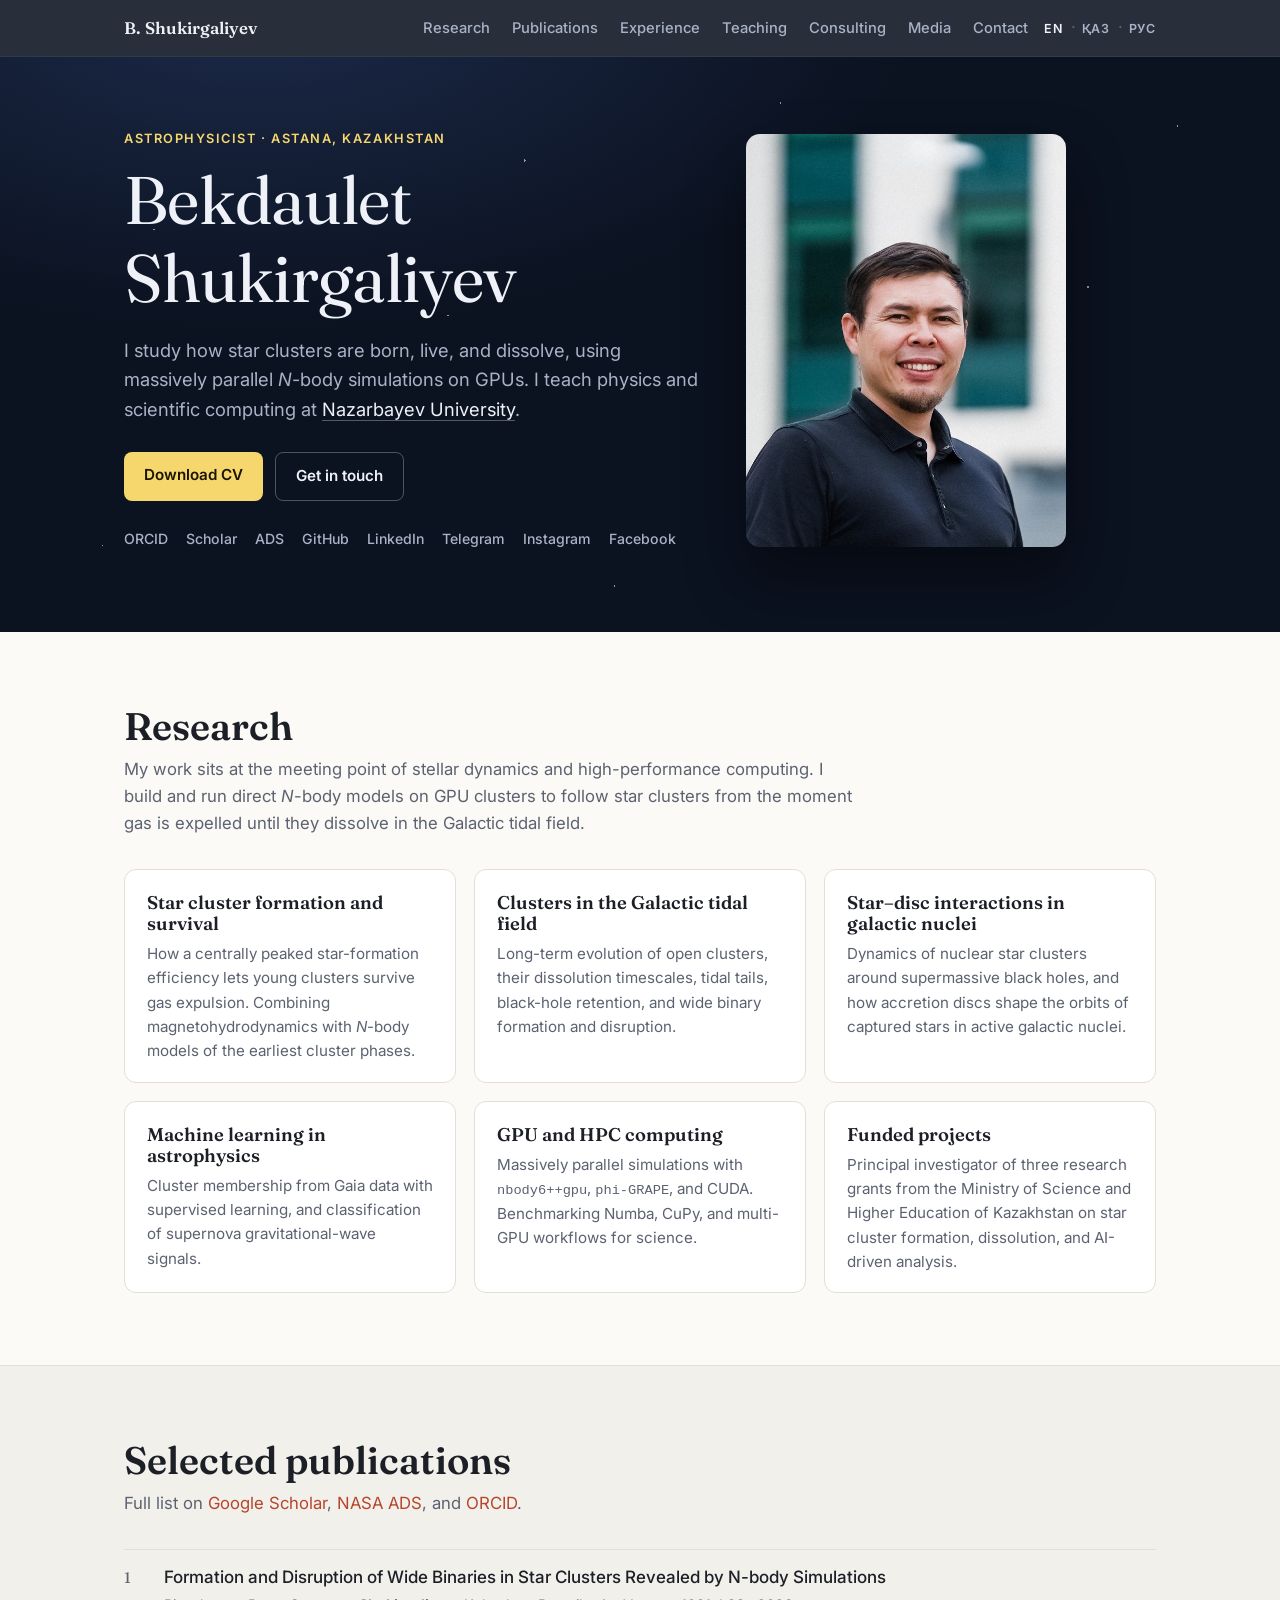
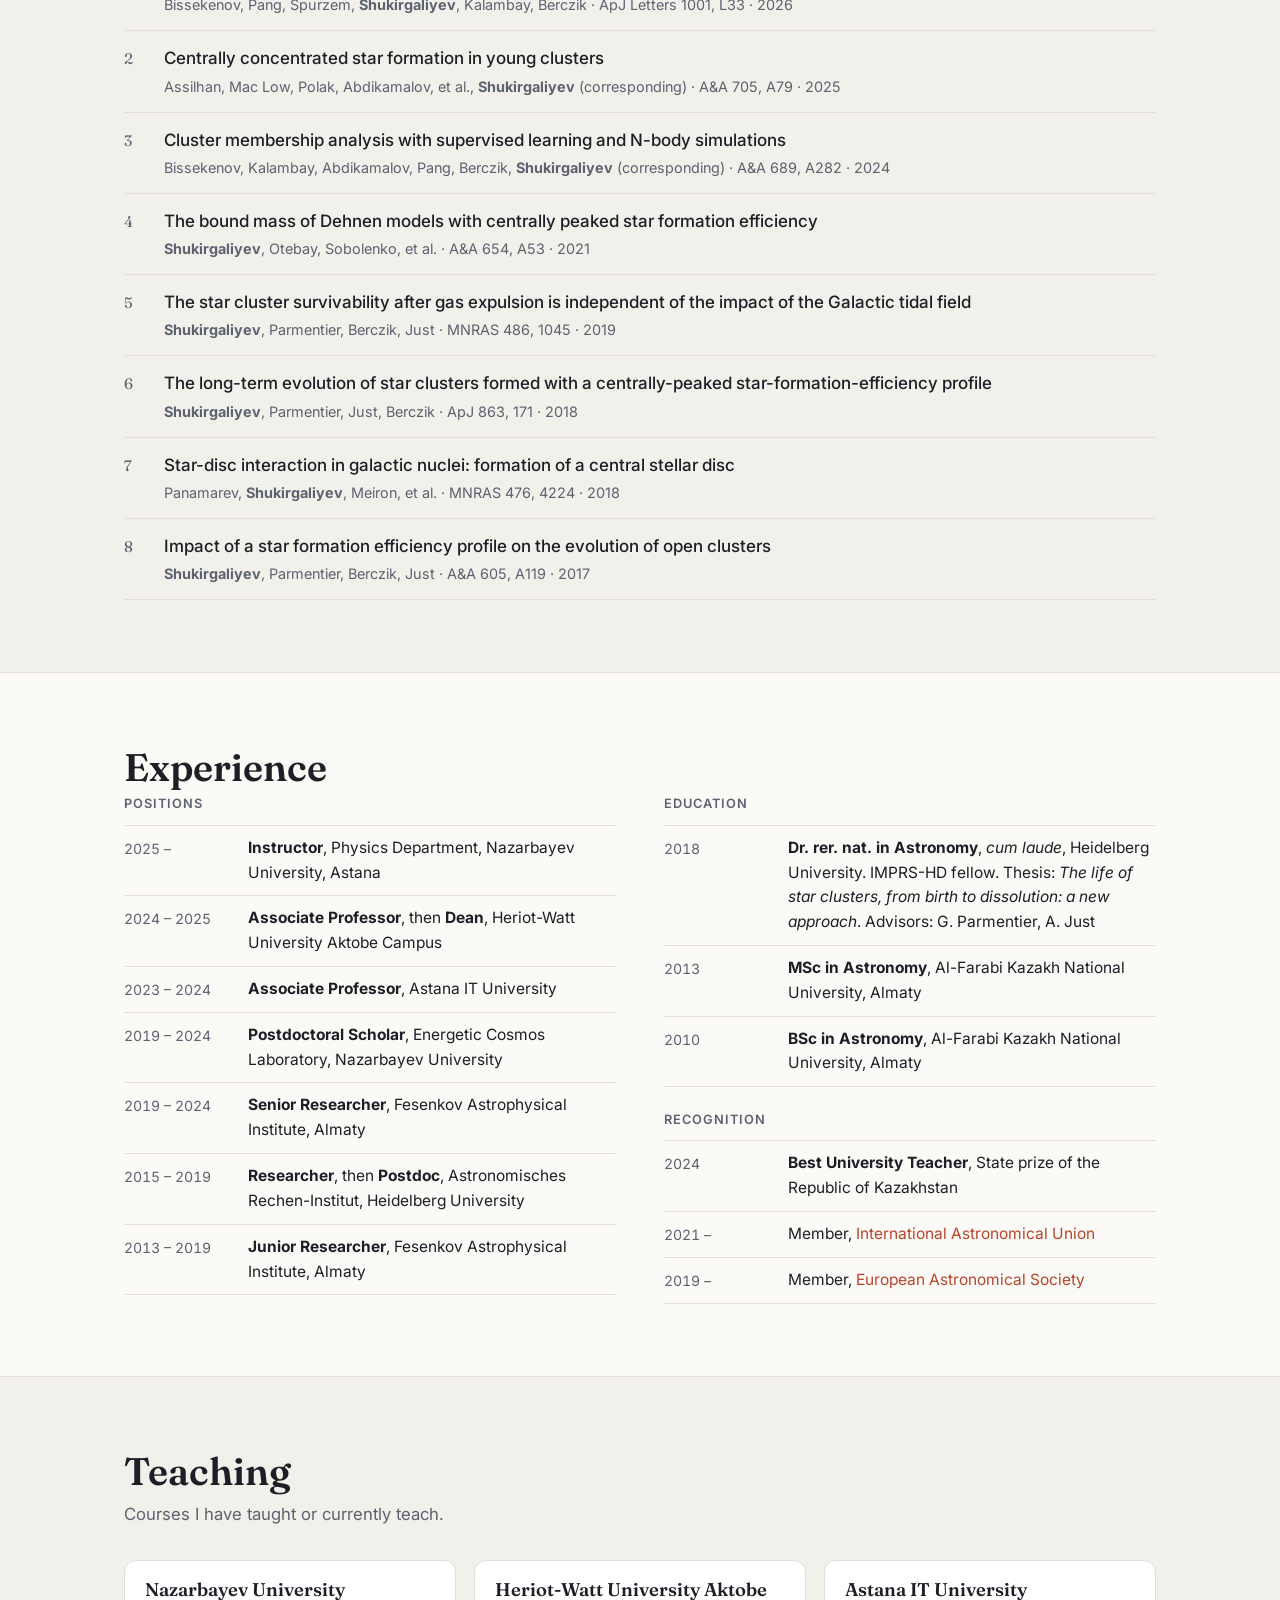
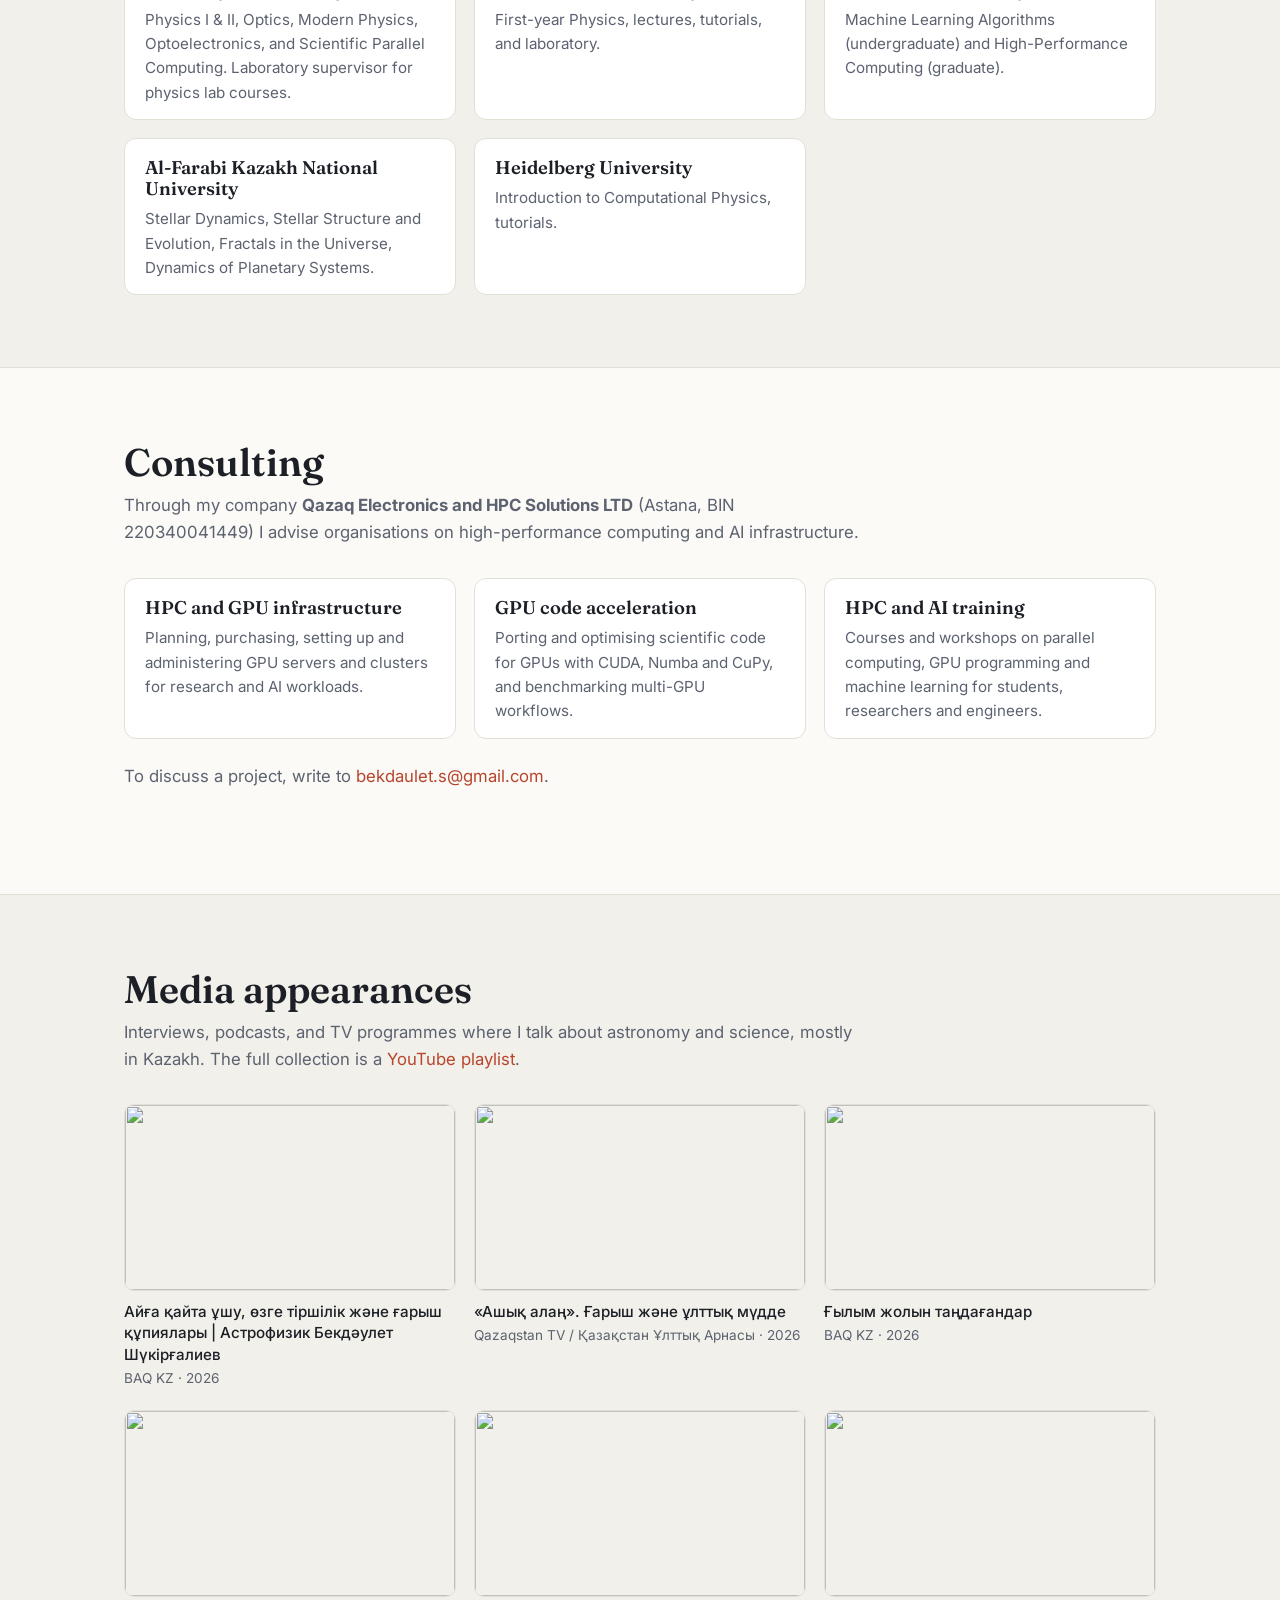
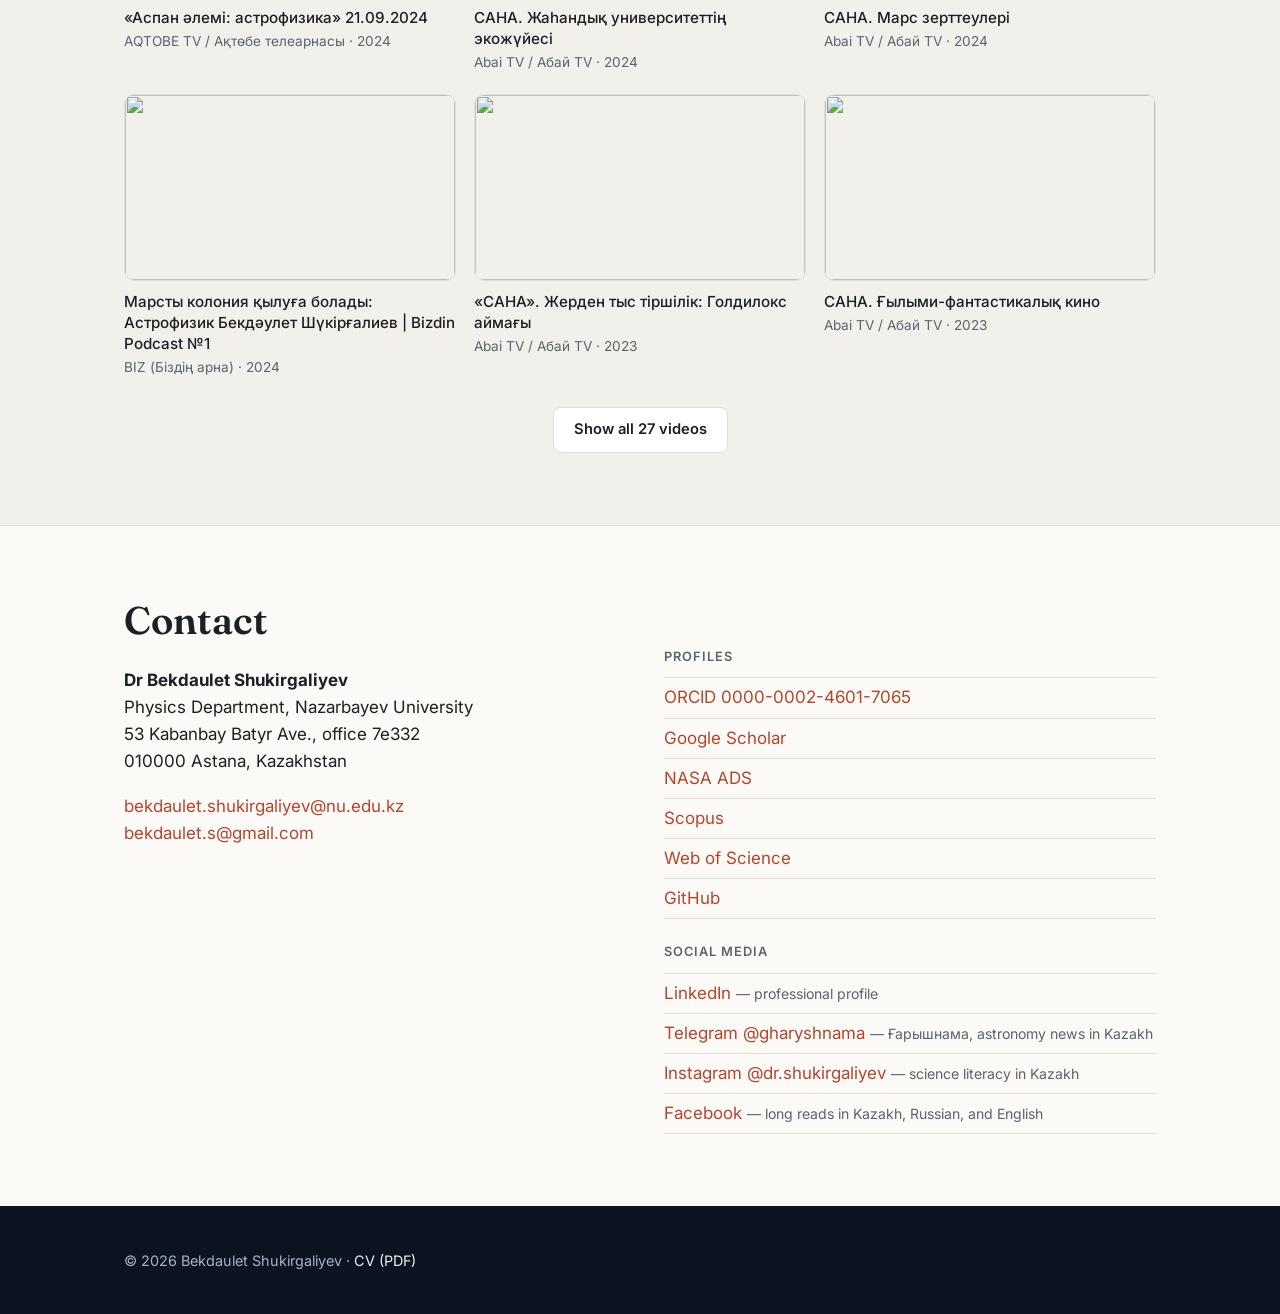
==== commit ddb8c774: "Add Consulting section (EN/KK/RU) for Qazaq Electronics and HPC Solutions Short section after Teachi" ====
--- a/index.html
+++ b/index.html
@@ -3,6 +3,15 @@
 <head>
   <meta charset="utf-8">
   <meta name="viewport" content="width=device-width, initial-scale=1">
+  <meta name="google-site-verification" content="4L0n9b-M74HurLGkuIyPq8vMmRYDDB4wBnEh8i_bc18">
+  <!-- Google Analytics -->
+  <script async src="https://www.googletagmanager.com/gtag/js?id=G-REPMNHY2S1"></script>
+  <script>
+    window.dataLayer = window.dataLayer || [];
+    function gtag(){dataLayer.push(arguments);}
+    gtag('js', new Date());
+    gtag('config', 'G-REPMNHY2S1');
+  </script>
   <title>Bekdaulet Shukirgaliyev — Astrophysicist</title>
   <meta name="description" content="Dr Bekdaulet Shukirgaliyev, computational astrophysicist at Nazarbayev University, Astana. Star cluster formation and evolution, N-body simulations, GPU computing.">
   <meta property="og:title" content="Bekdaulet Shukirgaliyev — Astrophysicist">
@@ -50,6 +59,7 @@
       <li><a href="#publications">Publications</a></li>
       <li><a href="#experience">Experience</a></li>
       <li><a href="#teaching">Teaching</a></li>
+      <li><a href="#consulting">Consulting</a></li>
       <li><a href="#media">Media</a></li>
       <li><a href="#contact">Contact</a></li>
     </ul>
@@ -241,7 +251,29 @@
     </div>
   </section>
 
-  <section id="media" class="section">
+  <section id="consulting" class="section">
+    <div class="container">
+      <h2>Consulting</h2>
+      <p class="section-intro">Through my company <strong>Qazaq Electronics and HPC Solutions LTD</strong> (Astana, BIN 220340041449) I advise organisations on high-performance computing and AI infrastructure.</p>
+      <div class="grid-3">
+        <article class="card card-compact">
+          <h3>HPC and GPU infrastructure</h3>
+          <p>Planning, purchasing, setting up and administering GPU servers and clusters for research and AI workloads.</p>
+        </article>
+        <article class="card card-compact">
+          <h3>GPU code acceleration</h3>
+          <p>Porting and optimising scientific code for GPUs with CUDA, Numba and CuPy, and benchmarking multi-GPU workflows.</p>
+        </article>
+        <article class="card card-compact">
+          <h3>HPC and AI training</h3>
+          <p>Courses and workshops on parallel computing, GPU programming and machine learning for students, researchers and engineers.</p>
+        </article>
+      </div>
+      <p class="section-intro">To discuss a project, write to <a href="mailto:bekdaulet.s@gmail.com">bekdaulet.s@gmail.com</a>.</p>
+    </div>
+  </section>
+
+  <section id="media" class="section section-alt">
     <div class="container">
       <h2>Media appearances</h2>
       <p class="section-intro">Interviews, podcasts, and TV programmes where I talk about astronomy and science, mostly in Kazakh. The full collection is a <a href="https://www.youtube.com/playlist?list=PLE3gIJFGIhZB9_E_DYJHxtj-MEZU9a9lv">YouTube playlist</a>.</p>
@@ -386,7 +418,7 @@
     </div>
   </section>
 
-  <section id="contact" class="section section-alt">
+  <section id="contact" class="section">
     <div class="container">
       <h2>Contact</h2>
       <div class="two-col">
--- a/style.css
+++ b/style.css
@@ -230,3 +230,6 @@
 .profile-list .note::before { content: "— "; }
 @media (max-width: 860px) { .videos { grid-template-columns: 1fr 1fr; } }
 @media (max-width: 560px) { .videos { grid-template-columns: 1fr; } }
+
+/* A note placed after a card grid (e.g. the consulting contact line) */
+.grid-3 + .section-intro { margin-top: 1.5rem; }
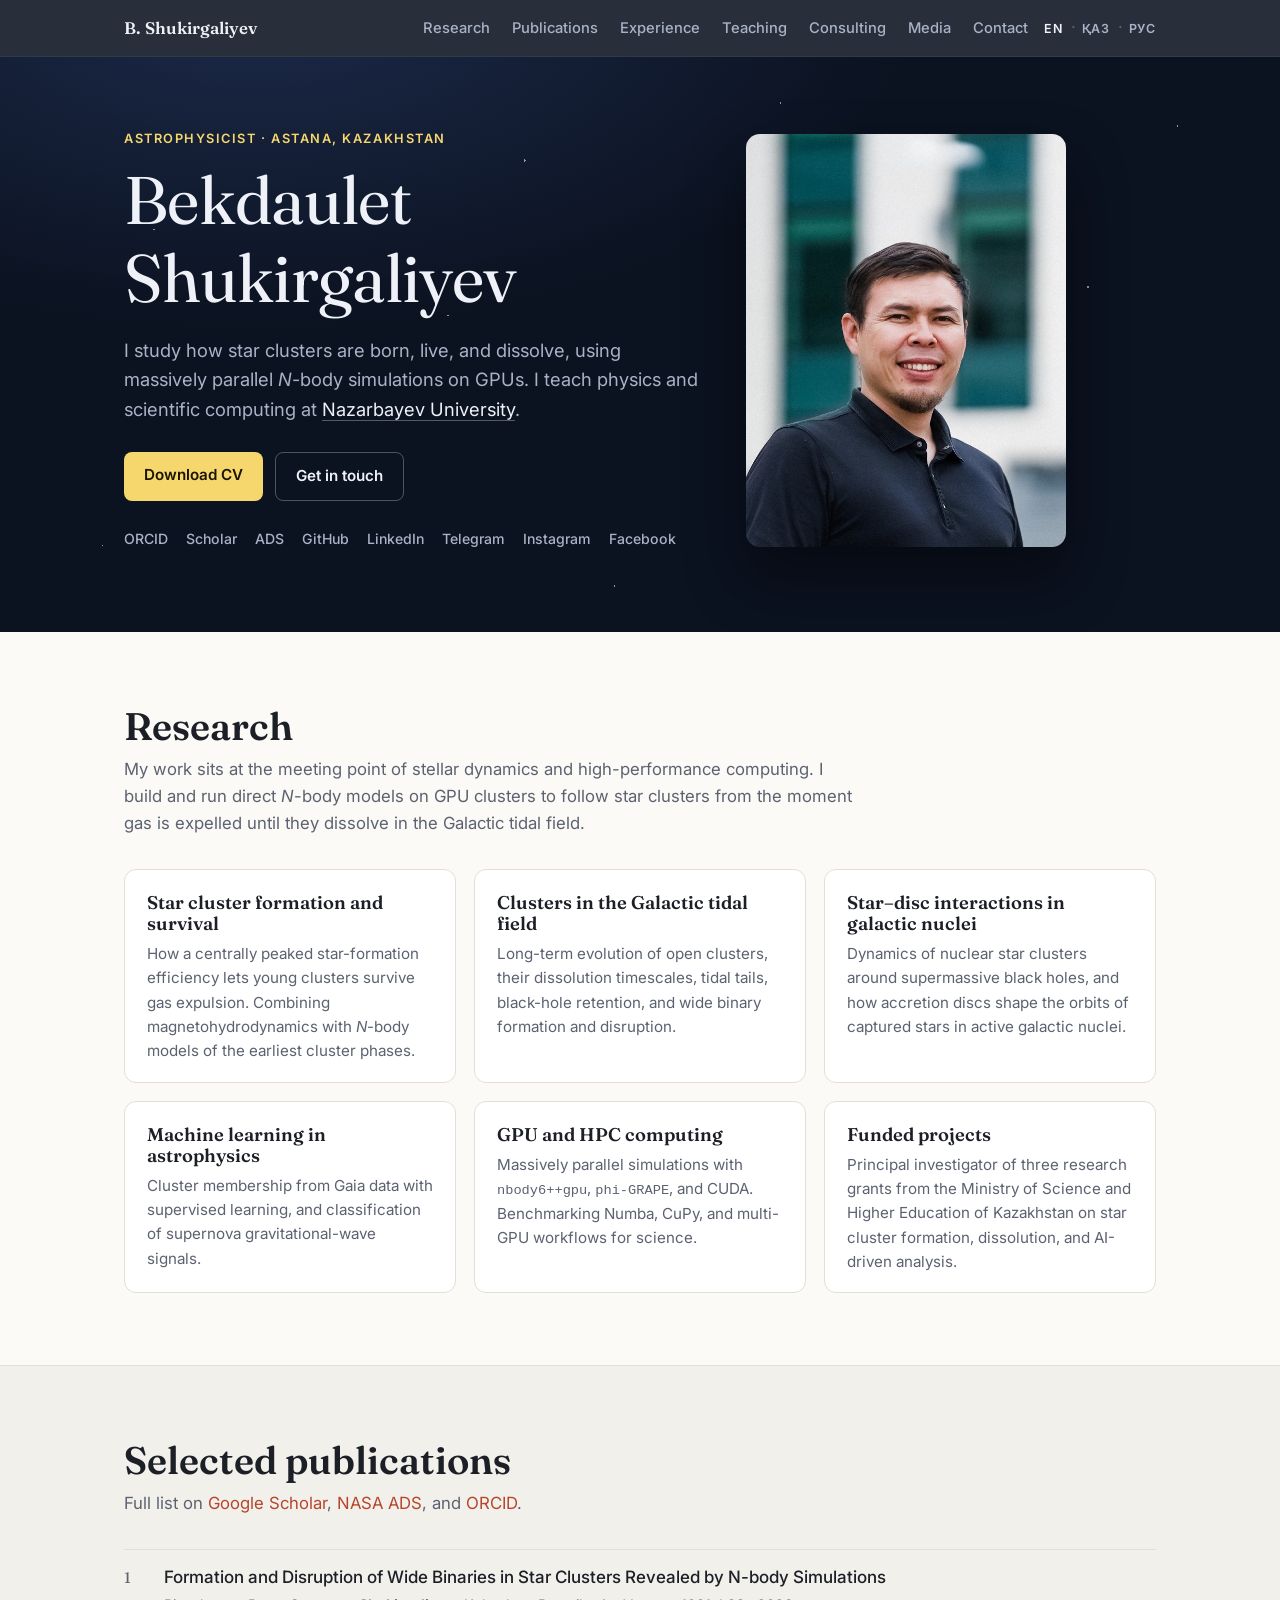
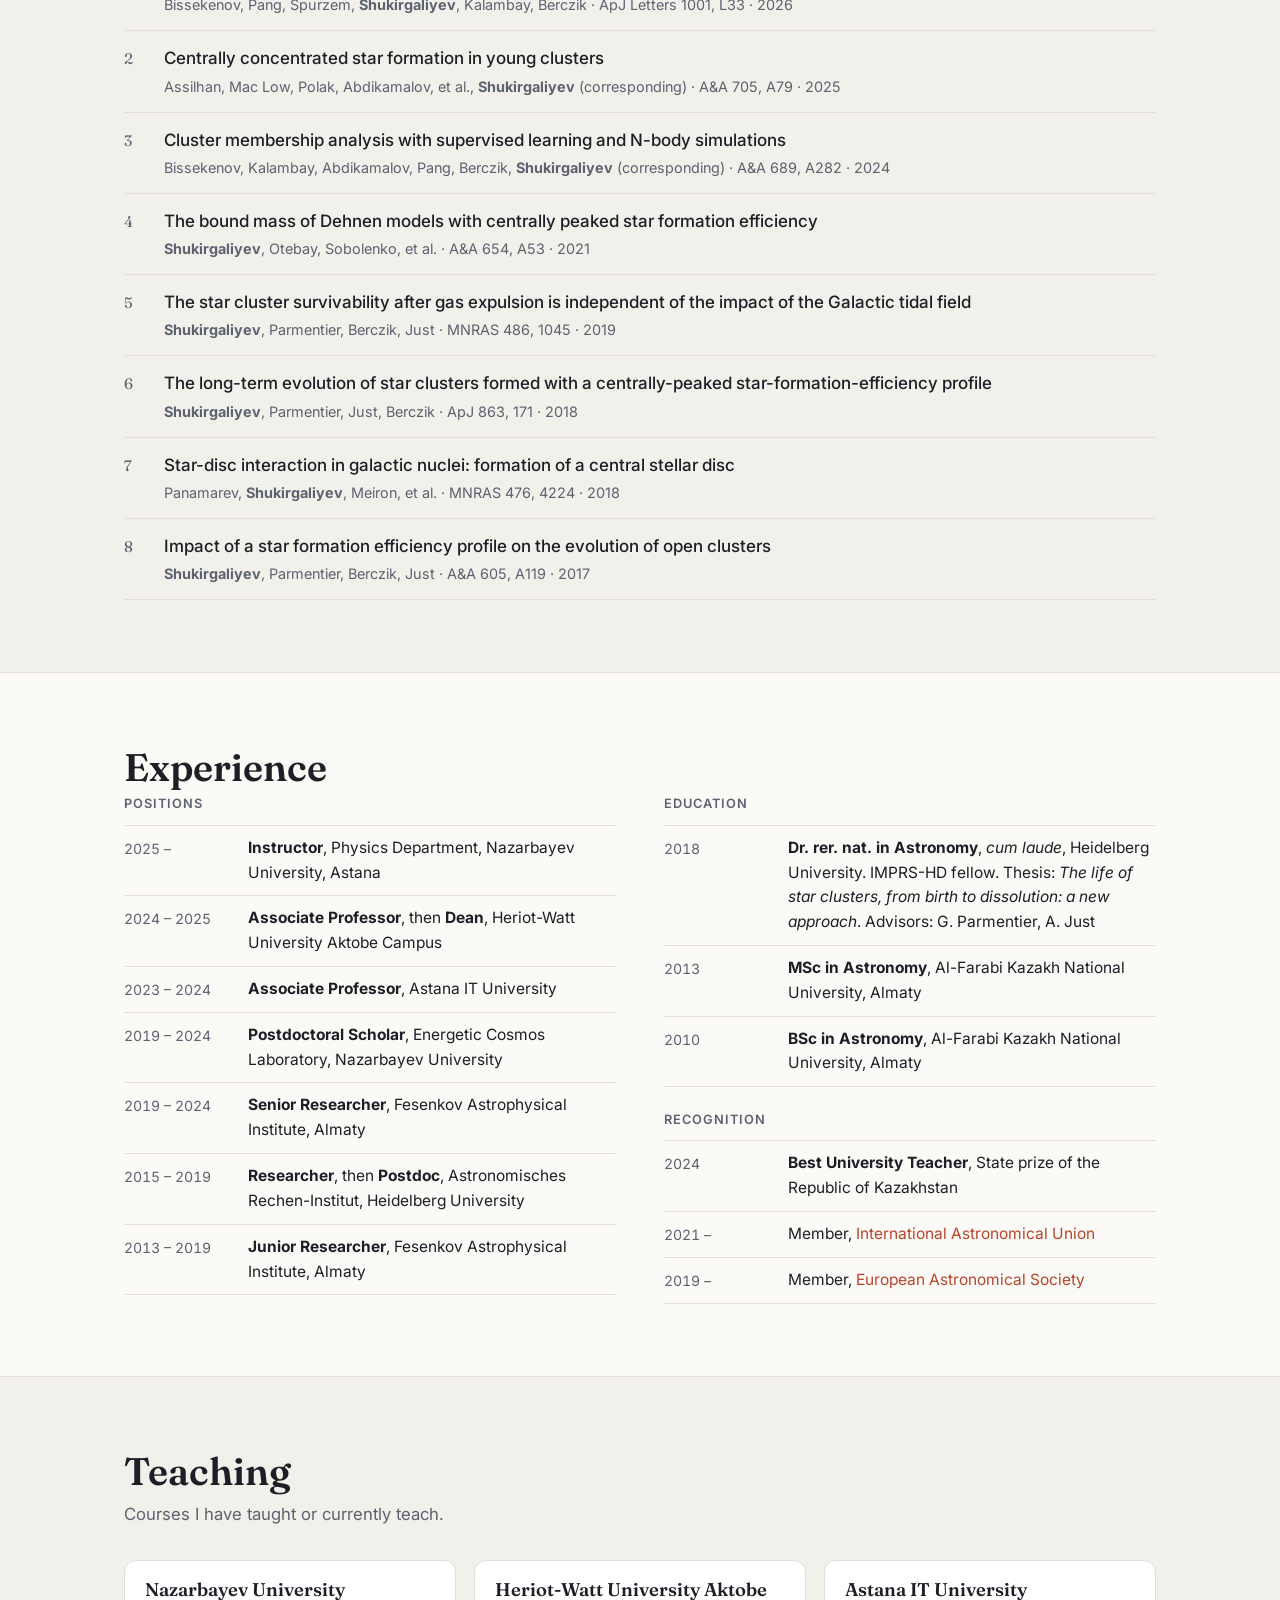
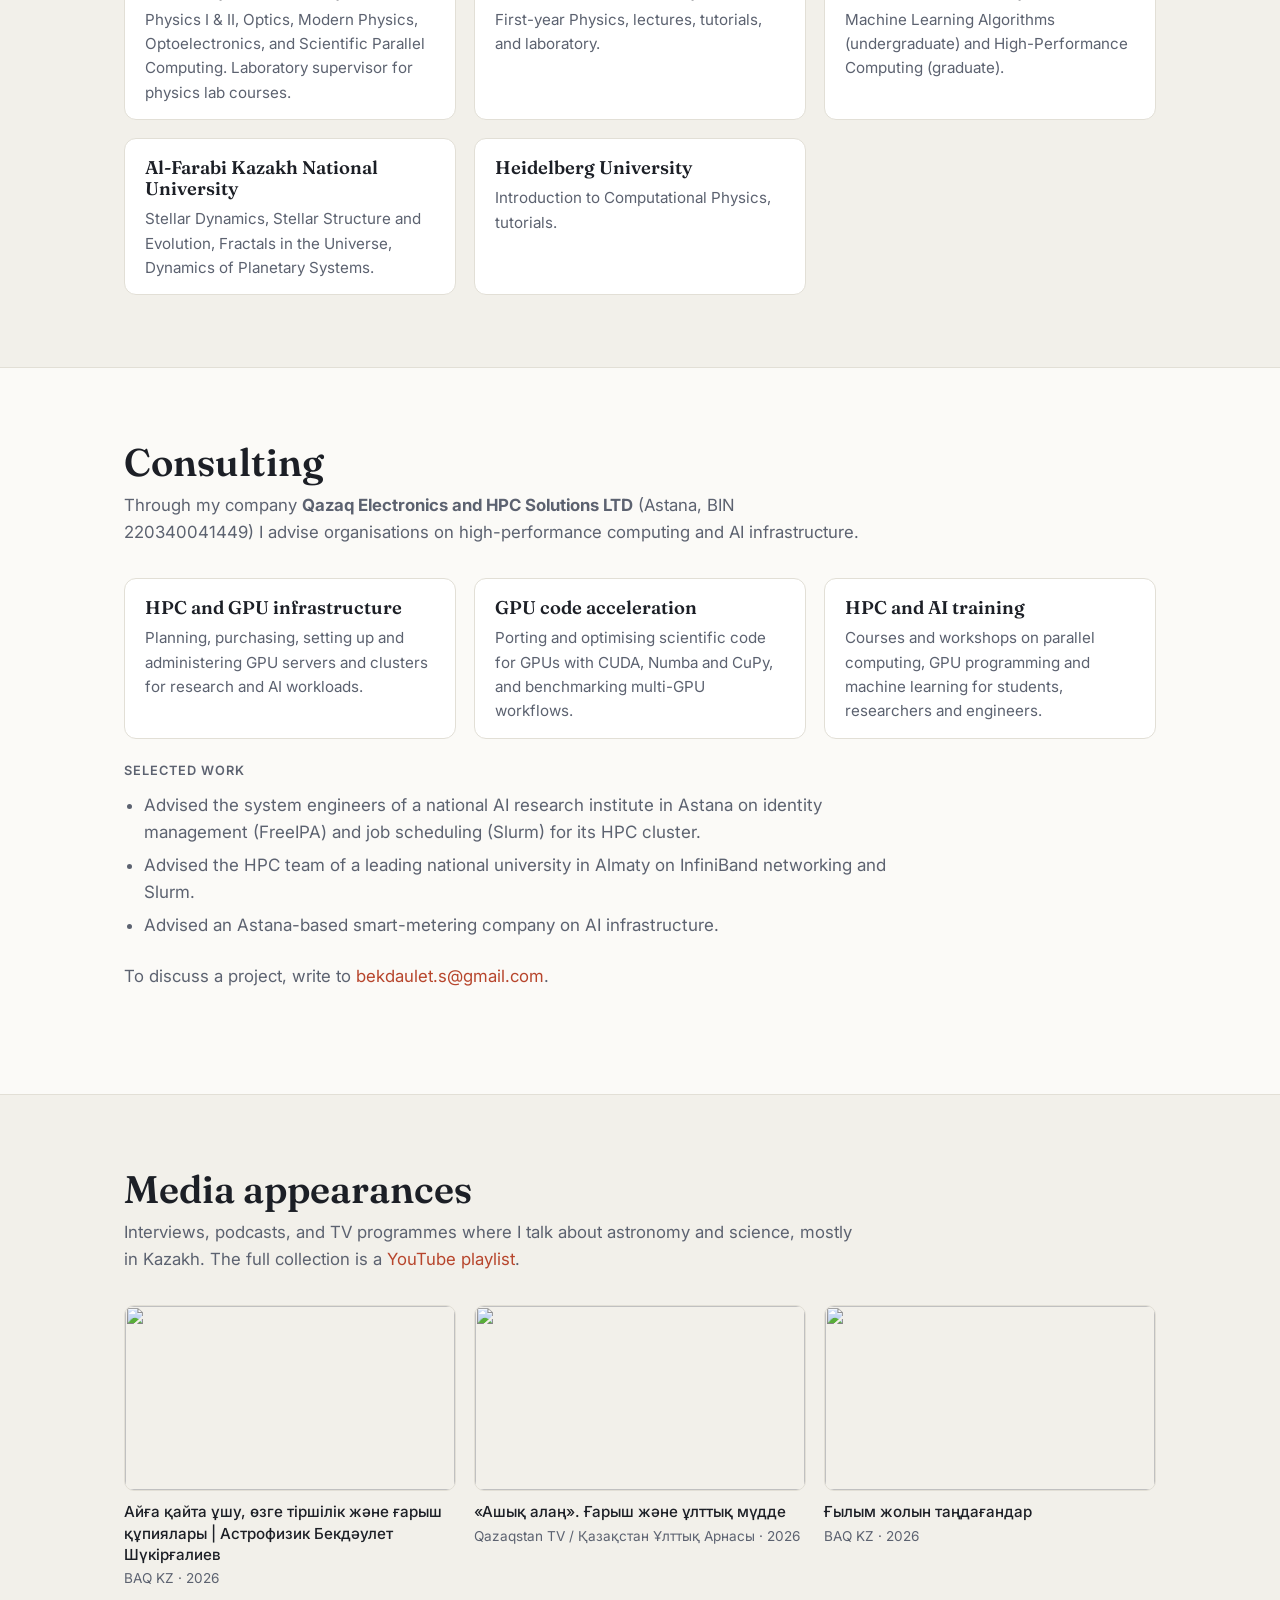
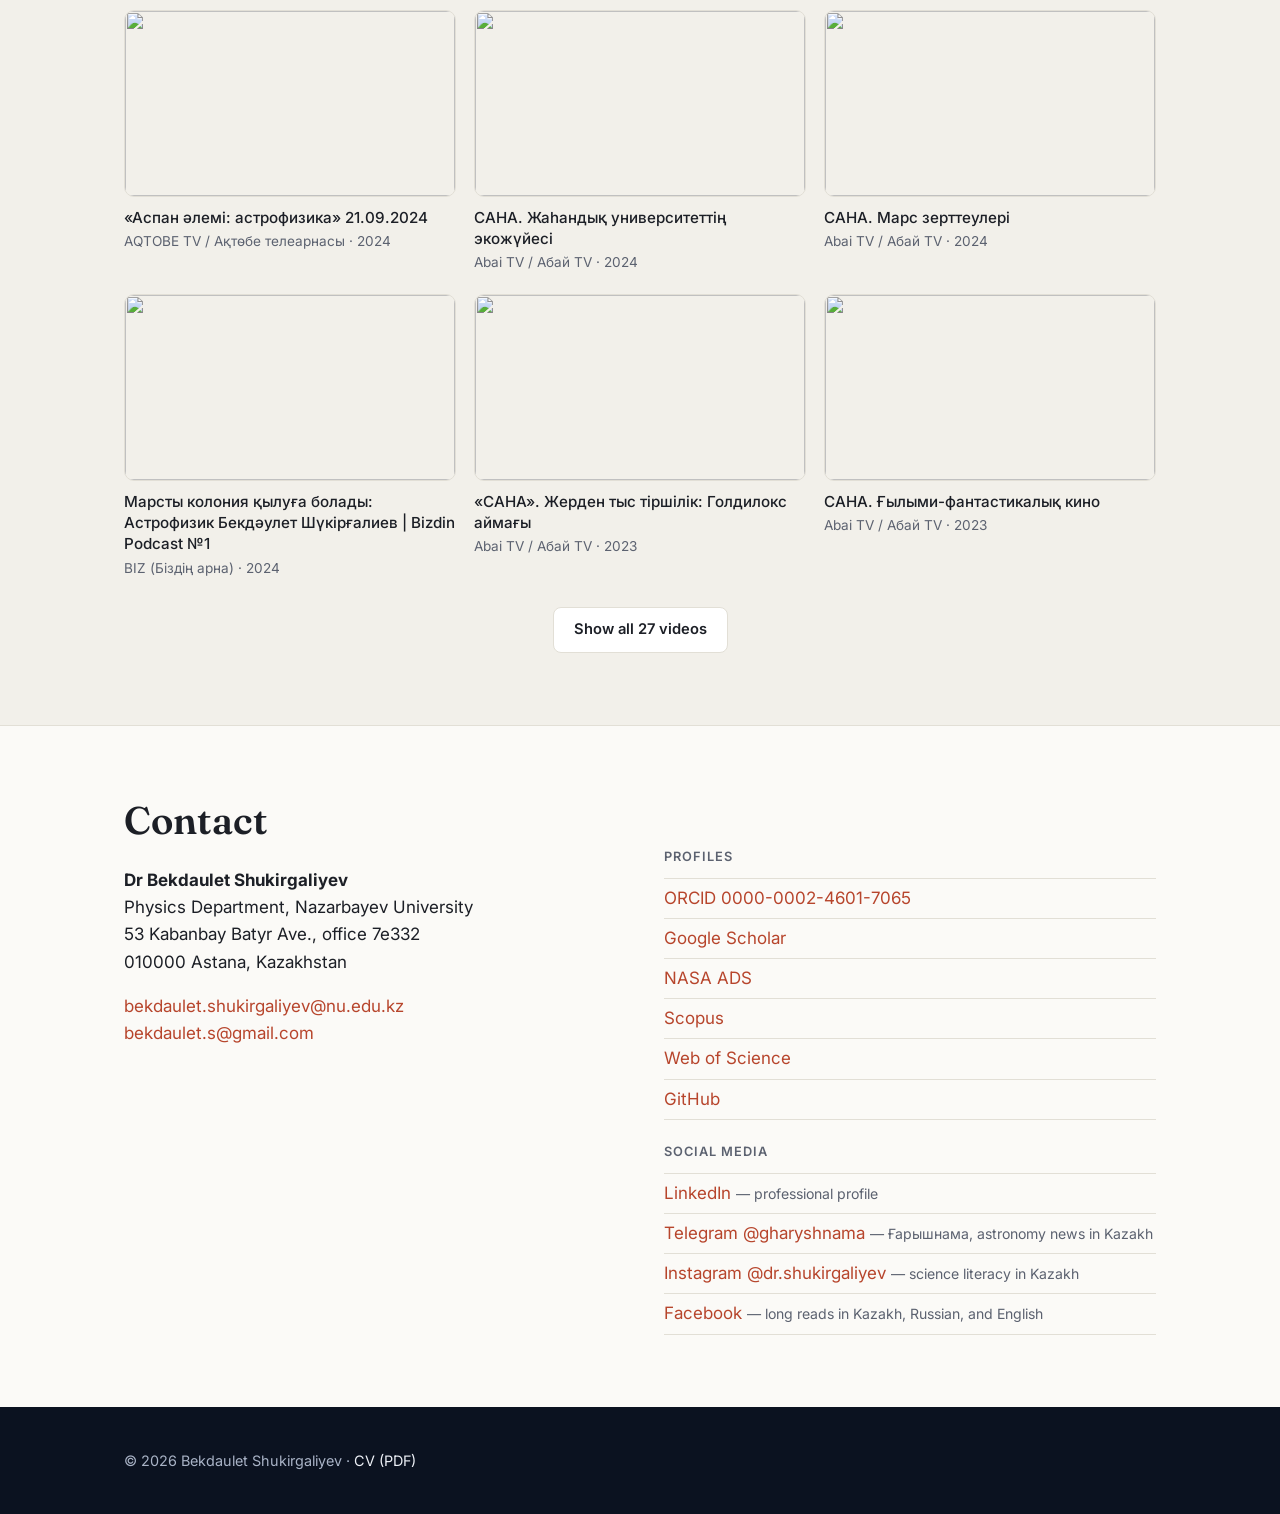
==== commit 20d51fee: "Consulting: add Selected work list (EN/KK/RU) Three advisory engagements described without naming th" ====
--- a/index.html
+++ b/index.html
@@ -269,6 +269,12 @@
           <p>Courses and workshops on parallel computing, GPU programming and machine learning for students, researchers and engineers.</p>
         </article>
       </div>
+            <h3 class="sub">Selected work</h3>
+      <ul class="work-list">
+        <li>Advised the system engineers of a national AI research institute in Astana on identity management (FreeIPA) and job scheduling (Slurm) for its HPC cluster.</li>
+        <li>Advised the HPC team of a leading national university in Almaty on InfiniBand networking and Slurm.</li>
+        <li>Advised an Astana-based smart-metering company on AI infrastructure.</li>
+      </ul>
       <p class="section-intro">To discuss a project, write to <a href="mailto:bekdaulet.s@gmail.com">bekdaulet.s@gmail.com</a>.</p>
     </div>
   </section>
--- a/style.css
+++ b/style.css
@@ -233,3 +233,5 @@
 
 /* A note placed after a card grid (e.g. the consulting contact line) */
 .grid-3 + .section-intro { margin-top: 1.5rem; }
+.work-list { margin: 0 0 1.5rem 1.2em; padding: 0; max-width: 44em; color: var(--muted); }
+.work-list li { margin: 0.35rem 0; }
